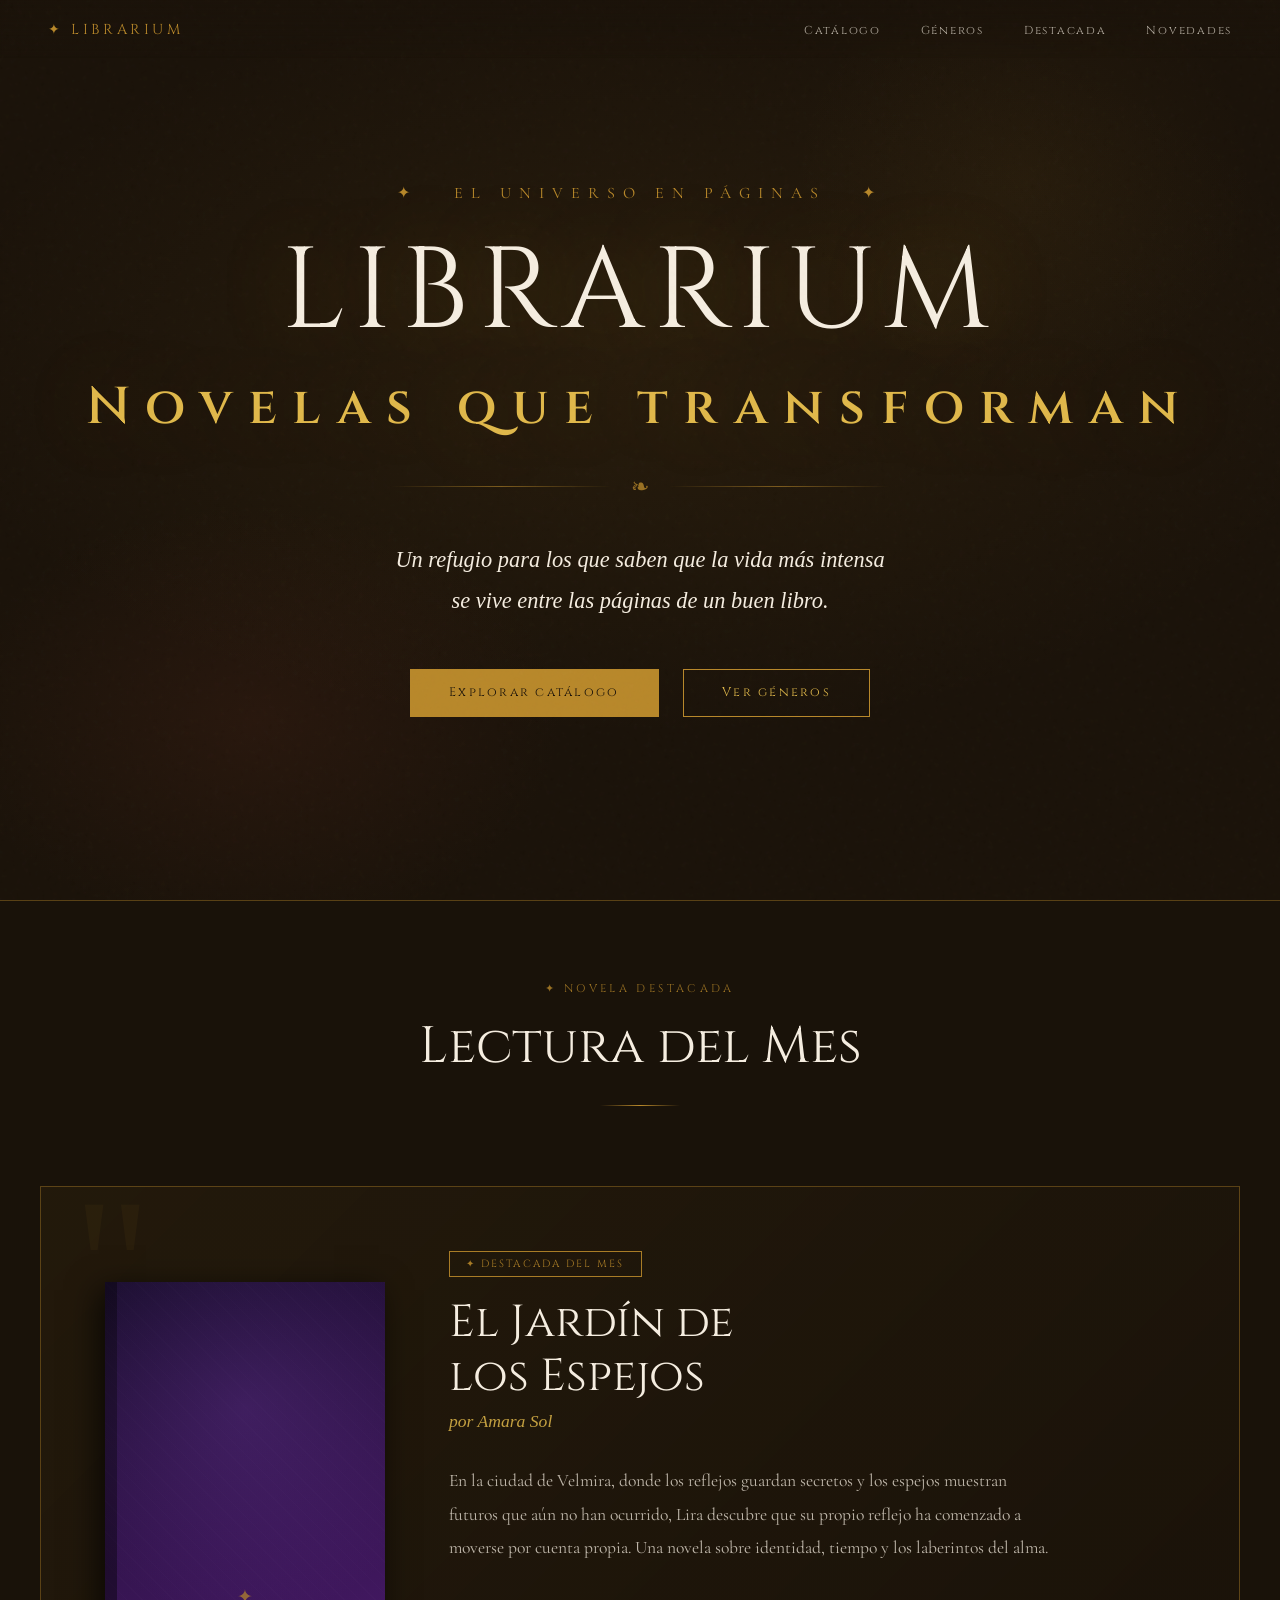
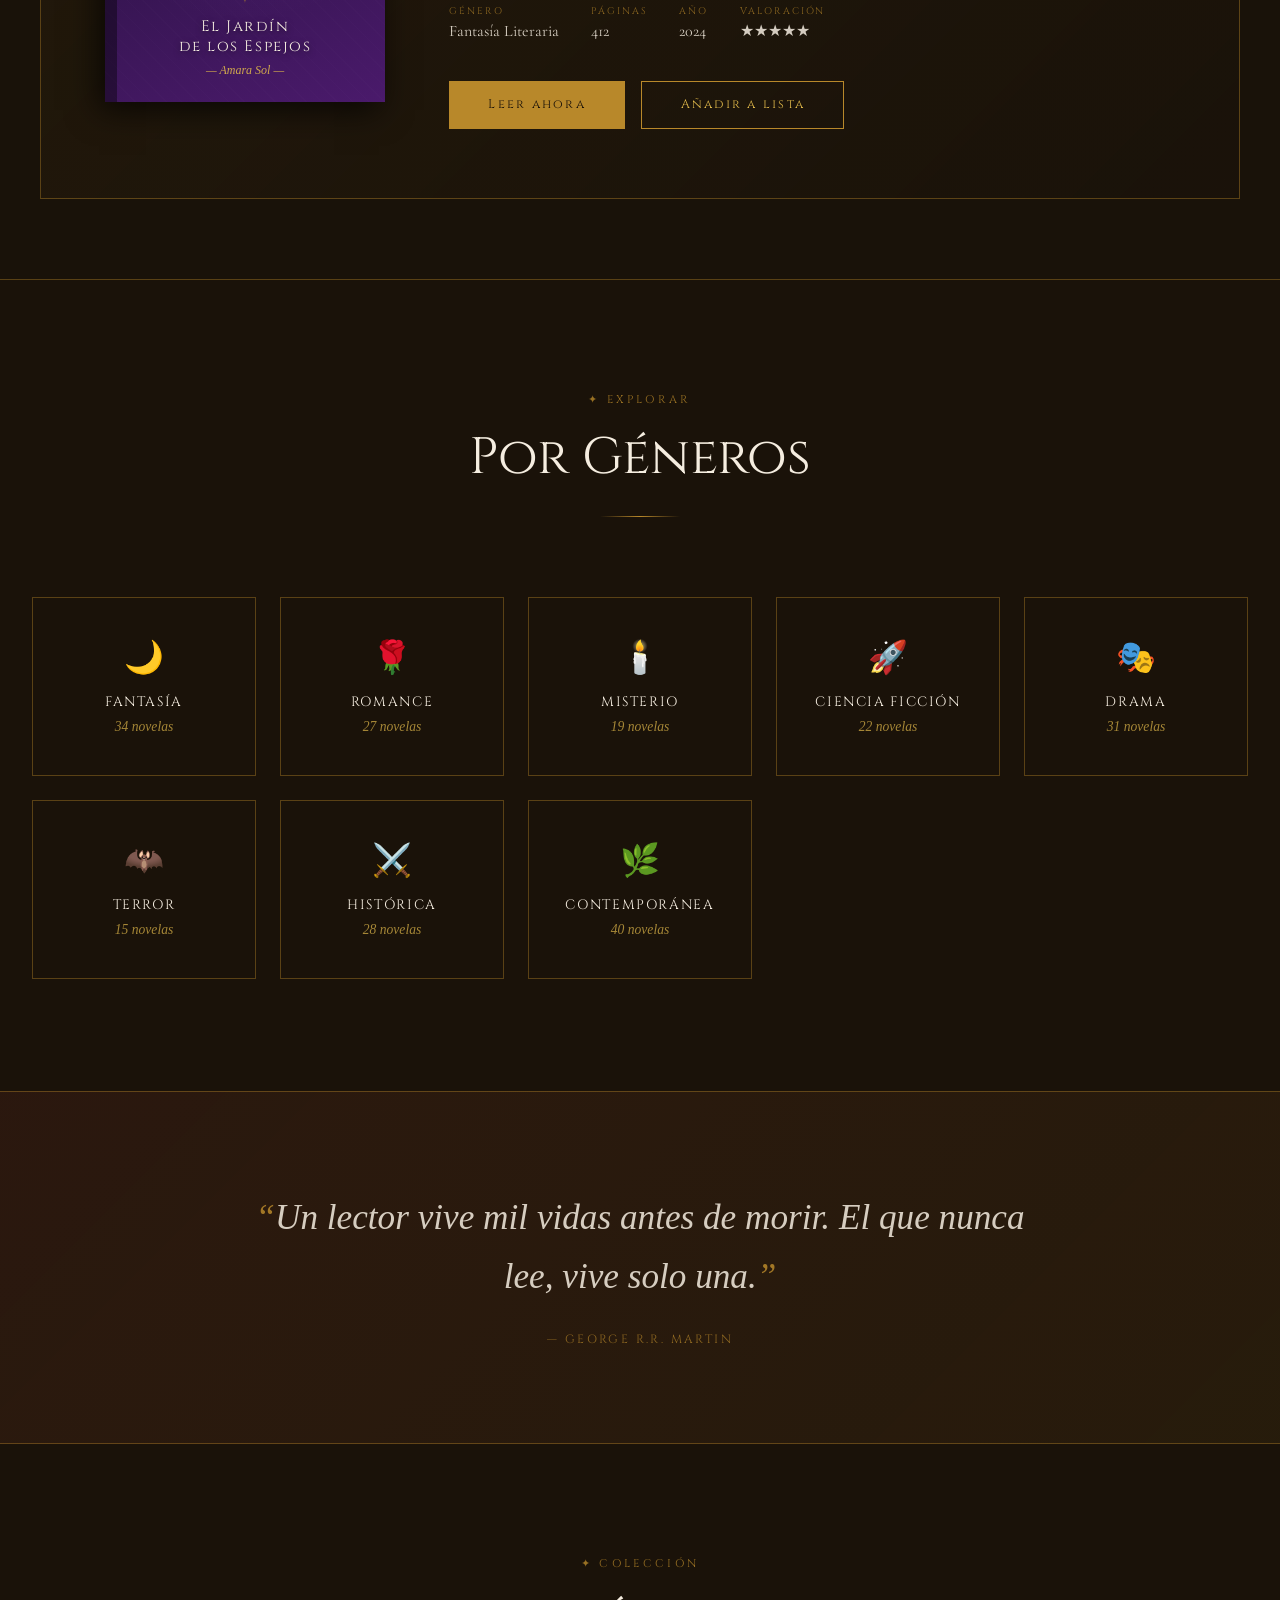
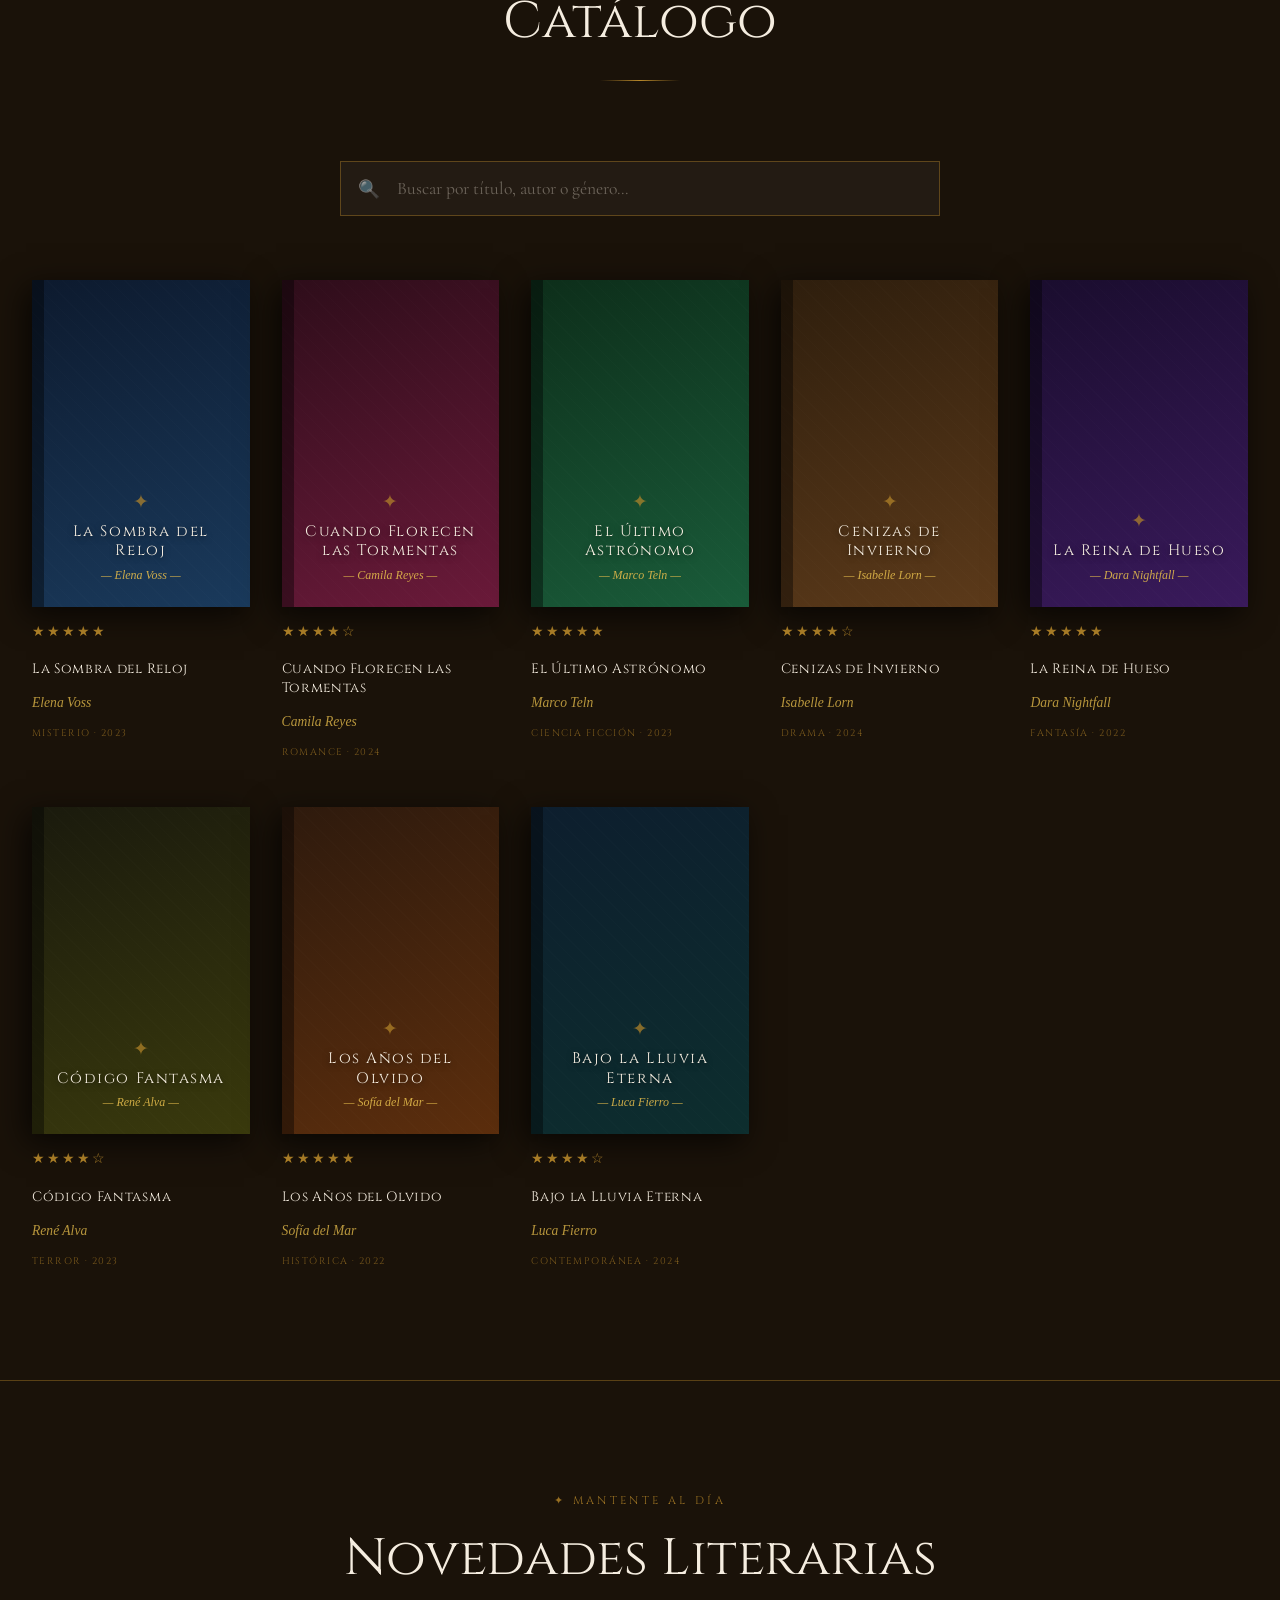
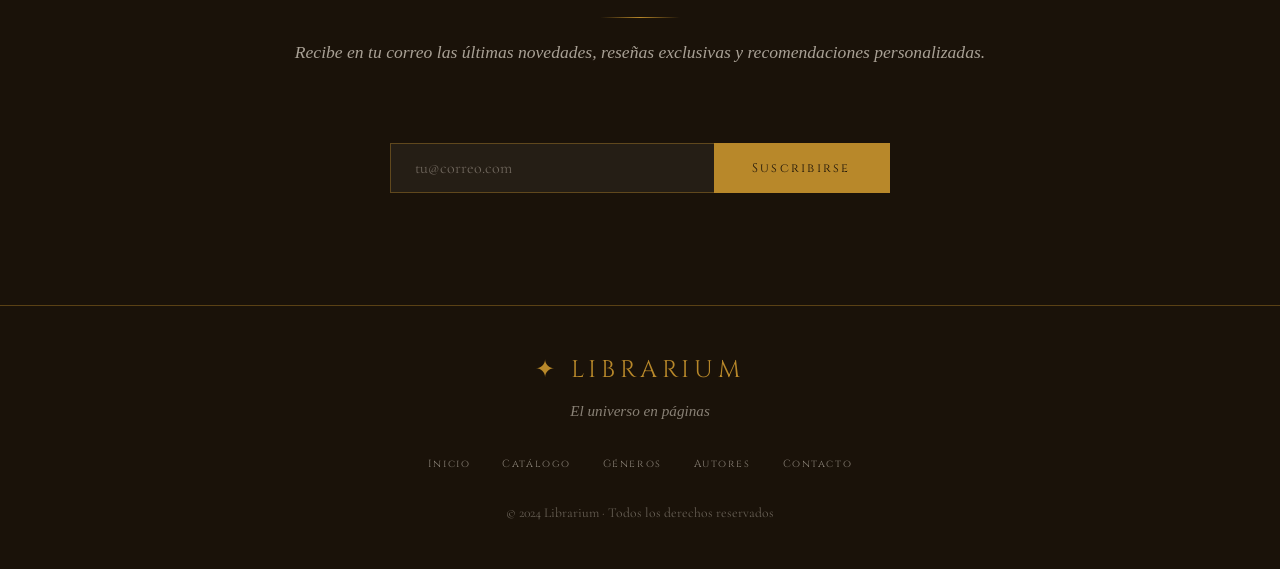
==== index.html @ 4e266ac5 "Add files via upload" ====
<!DOCTYPE html>
<html lang="es">
<head>
  <meta charset="UTF-8" />
  <meta name="viewport" content="width=device-width, initial-scale=1.0"/>
  <title>Biblioteca de Novelas</title>
  <link rel="preconnect" href="https://fonts.googleapis.com">
  <link href="https://fonts.googleapis.com/css2?family=Cormorant+Garamond:ital,wght@0,300;0,400;0,600;1,300;1,400&family=Cinzel:wght@400;600&family=IM+Fell+English:ital@0;1&display=swap" rel="stylesheet">

  <style>
    :root {
      --ink: #1a1209;
      --parchment: #f5ede0;
      --cream: #fdf6ec;
      --gold: #b8882a;
      --gold-light: #e0b84a;
      --rust: #8b3a2a;
      --shadow: rgba(26,18,9,0.35);
      --border: rgba(184,136,42,0.4);
    }

    *, *::before, *::after { box-sizing: border-box; margin: 0; padding: 0; }

    html { scroll-behavior: smooth; }

    body {
      background-color: var(--ink);
      color: var(--parchment);
      font-family: 'Cormorant Garamond', Georgia, serif;
      min-height: 100vh;
      overflow-x: hidden;
    }

    /* ── NOISE TEXTURE OVERLAY ── */
    body::before {
      content: '';
      position: fixed; inset: 0;
      background-image: url("data:image/svg+xml,%3Csvg viewBox='0 0 200 200' xmlns='http://www.w3.org/2000/svg'%3E%3Cfilter id='n'%3E%3CfeTurbulence type='fractalNoise' baseFrequency='0.75' numOctaves='4' stitchTiles='stitch'/%3E%3C/filter%3E%3Crect width='100%25' height='100%25' filter='url(%23n)' opacity='0.04'/%3E%3C/svg%3E");
      pointer-events: none;
      z-index: 1000;
      opacity: 0.5;
    }

    /* ── HEADER ── */
    header {
      position: relative;
      padding: 0;
      text-align: center;
      overflow: hidden;
    }

    .hero {
      position: relative;
      min-height: 100vh;
      display: flex;
      flex-direction: column;
      align-items: center;
      justify-content: center;
      padding: 4rem 2rem;
    }

    .hero-bg {
      position: absolute; inset: 0;
      background:
        radial-gradient(ellipse 80% 60% at 50% 40%, rgba(184,136,42,0.08) 0%, transparent 70%),
        radial-gradient(ellipse 40% 40% at 20% 80%, rgba(139,58,42,0.12) 0%, transparent 60%),
        radial-gradient(ellipse 30% 40% at 80% 20%, rgba(184,136,42,0.06) 0%, transparent 60%);
    }

    .hero-ornament {
      font-size: 1rem;
      letter-spacing: 0.5em;
      color: var(--gold);
      opacity: 0.7;
      margin-bottom: 2rem;
      animation: fadeUp 1s ease both 0.2s;
    }

    .hero-title {
      font-family: 'Cinzel', serif;
      font-size: clamp(3rem, 9vw, 7.5rem);
      font-weight: 400;
      line-height: 1;
      letter-spacing: 0.08em;
      color: var(--parchment);
      text-shadow: 0 0 80px rgba(184,136,42,0.3);
      animation: fadeUp 1.2s ease both 0.4s;
    }

    .hero-title span {
      display: block;
      font-weight: 600;
      color: var(--gold-light);
      font-size: 0.45em;
      letter-spacing: 0.3em;
      margin-top: 0.6em;
    }

    .hero-divider {
      display: flex;
      align-items: center;
      gap: 1.2rem;
      margin: 2.5rem auto;
      width: min(500px, 80%);
      animation: fadeUp 1s ease both 0.6s;
    }

    .hero-divider::before,
    .hero-divider::after {
      content: '';
      flex: 1;
      height: 1px;
      background: linear-gradient(to right, transparent, var(--gold), transparent);
      opacity: 0.6;
    }

    .hero-divider-icon {
      color: var(--gold);
      font-size: 1.4rem;
      opacity: 0.8;
    }

    .hero-subtitle {
      font-family: 'IM Fell English', serif;
      font-style: italic;
      font-size: clamp(1rem, 2.5vw, 1.4rem);
      color: var(--parchment);
      opacity: 0.7;
      max-width: 600px;
      line-height: 1.8;
      animation: fadeUp 1s ease both 0.8s;
    }

    .hero-cta {
      margin-top: 3rem;
      display: flex;
      gap: 1.5rem;
      flex-wrap: wrap;
      justify-content: center;
      animation: fadeUp 1s ease both 1s;
    }

    .btn {
      font-family: 'Cinzel', serif;
      font-size: 0.78rem;
      letter-spacing: 0.18em;
      padding: 0.9rem 2.4rem;
      border: 1px solid var(--gold);
      background: transparent;
      color: var(--gold-light);
      cursor: pointer;
      text-decoration: none;
      transition: all 0.35s ease;
      position: relative;
      overflow: hidden;
    }

    .btn::before {
      content: '';
      position: absolute; inset: 0;
      background: var(--gold);
      transform: translateX(-101%);
      transition: transform 0.35s ease;
    }

    .btn:hover::before { transform: translateX(0); }
    .btn:hover { color: var(--ink); }

    .btn.filled {
      background: var(--gold);
      color: var(--ink);
    }
    .btn.filled::before { background: var(--gold-light); }
    .btn.filled:hover { color: var(--ink); }

    /* ── NAV ── */
    nav {
      position: fixed;
      top: 0; left: 0; right: 0;
      z-index: 100;
      display: flex;
      align-items: center;
      justify-content: space-between;
      padding: 1.2rem 3rem;
      background: linear-gradient(to bottom, rgba(26,18,9,0.9), transparent);
      backdrop-filter: blur(2px);
    }

    .nav-brand {
      font-family: 'Cinzel', serif;
      font-size: 0.9rem;
      letter-spacing: 0.25em;
      color: var(--gold);
      text-decoration: none;
    }

    .nav-links {
      display: flex;
      gap: 2.5rem;
      list-style: none;
    }

    .nav-links a {
      font-family: 'Cinzel', serif;
      font-size: 0.72rem;
      letter-spacing: 0.15em;
      color: var(--parchment);
      text-decoration: none;
      opacity: 0.7;
      transition: opacity 0.2s, color 0.2s;
    }

    .nav-links a:hover { opacity: 1; color: var(--gold-light); }

    /* ── SECTION WRAPPER ── */
    section {
      padding: 7rem 2rem;
      max-width: 1300px;
      margin: 0 auto;
    }

    .section-header {
      text-align: center;
      margin-bottom: 5rem;
    }

    .section-tag {
      font-family: 'Cinzel', serif;
      font-size: 0.7rem;
      letter-spacing: 0.3em;
      color: var(--gold);
      opacity: 0.8;
      margin-bottom: 1rem;
    }

    .section-title {
      font-family: 'Cinzel', serif;
      font-size: clamp(2rem, 4vw, 3.2rem);
      font-weight: 400;
      color: var(--parchment);
    }

    .section-line {
      width: 80px;
      height: 1px;
      background: linear-gradient(to right, transparent, var(--gold), transparent);
      margin: 1.5rem auto;
    }

    /* ── FEATURED BOOK (large horizontal) ── */
    .featured {
      display: grid;
      grid-template-columns: 280px 1fr;
      gap: 4rem;
      align-items: center;
      background: linear-gradient(135deg, rgba(184,136,42,0.06), rgba(26,18,9,0.5));
      border: 1px solid var(--border);
      padding: 4rem;
      position: relative;
      overflow: hidden;
    }

    .featured::before {
      content: '"';
      position: absolute;
      top: -1rem; left: 2rem;
      font-size: 12rem;
      color: var(--gold);
      opacity: 0.05;
      font-family: Georgia, serif;
      line-height: 1;
    }

    .book-cover {
      width: 100%;
      aspect-ratio: 2/3;
      display: flex;
      flex-direction: column;
      align-items: center;
      justify-content: flex-end;
      padding: 1.5rem 1rem;
      position: relative;
      box-shadow: -6px 8px 30px rgba(0,0,0,0.7), inset -3px 0 10px rgba(0,0,0,0.4);
      overflow: hidden;
      cursor: pointer;
      transition: transform 0.4s ease, box-shadow 0.4s ease;
    }

    .book-cover:hover {
      transform: translateY(-6px) rotate(-1deg);
      box-shadow: -8px 16px 40px rgba(0,0,0,0.8), inset -3px 0 10px rgba(0,0,0,0.4);
    }

    .book-cover .cover-bg {
      position: absolute; inset: 0;
      background: var(--cover-color, linear-gradient(160deg, #2c1810, #6b2d1a));
    }

    .book-cover .cover-pattern {
      position: absolute; inset: 0;
      opacity: 0.2;
      background-image: repeating-linear-gradient(
        45deg,
        transparent, transparent 10px,
        rgba(255,255,255,0.05) 10px, rgba(255,255,255,0.05) 11px
      );
    }

    .book-cover .cover-spine {
      position: absolute;
      left: 0; top: 0; bottom: 0;
      width: 12px;
      background: rgba(0,0,0,0.4);
    }

    .book-cover .cover-content {
      position: relative;
      z-index: 1;
      text-align: center;
    }

    .cover-title {
      font-family: 'Cinzel', serif;
      font-size: 0.95rem;
      letter-spacing: 0.1em;
      color: var(--parchment);
      line-height: 1.3;
      text-shadow: 0 2px 6px rgba(0,0,0,0.6);
    }

    .cover-author {
      font-family: 'IM Fell English', serif;
      font-style: italic;
      font-size: 0.75rem;
      color: var(--gold-light);
      margin-top: 0.4rem;
      opacity: 0.9;
    }

    .cover-ornament {
      color: var(--gold);
      font-size: 1.2rem;
      margin-bottom: 0.5rem;
      opacity: 0.7;
    }

    .featured-badge {
      display: inline-block;
      font-family: 'Cinzel', serif;
      font-size: 0.65rem;
      letter-spacing: 0.2em;
      color: var(--gold);
      border: 1px solid var(--gold);
      padding: 0.3rem 1rem;
      margin-bottom: 1.2rem;
      opacity: 0.9;
    }

    .featured-title {
      font-family: 'Cinzel', serif;
      font-size: clamp(1.8rem, 3.5vw, 2.8rem);
      font-weight: 400;
      color: var(--parchment);
      line-height: 1.2;
      margin-bottom: 0.5rem;
    }

    .featured-author {
      font-family: 'IM Fell English', serif;
      font-style: italic;
      font-size: 1.1rem;
      color: var(--gold-light);
      margin-bottom: 2rem;
      opacity: 0.85;
    }

    .featured-desc {
      font-family: 'Cormorant Garamond', serif;
      font-size: 1.1rem;
      line-height: 1.9;
      color: var(--parchment);
      opacity: 0.75;
      margin-bottom: 2.5rem;
      max-width: 600px;
    }

    .featured-meta {
      display: flex;
      gap: 2rem;
      flex-wrap: wrap;
      margin-bottom: 2.5rem;
    }

    .meta-item {
      display: flex;
      flex-direction: column;
      gap: 0.2rem;
    }

    .meta-label {
      font-family: 'Cinzel', serif;
      font-size: 0.6rem;
      letter-spacing: 0.2em;
      color: var(--gold);
      opacity: 0.7;
    }

    .meta-value {
      font-family: 'Cormorant Garamond', serif;
      font-size: 1rem;
      color: var(--parchment);
      opacity: 0.85;
    }

    /* ── BOOKS GRID ── */
    .books-grid {
      display: grid;
      grid-template-columns: repeat(auto-fill, minmax(200px, 1fr));
      gap: 3rem 2rem;
    }

    .book-card {
      display: flex;
      flex-direction: column;
      gap: 1rem;
      cursor: pointer;
      animation: fadeUp 0.7s ease both;
    }

    .book-card:nth-child(1) { animation-delay: 0.1s; }
    .book-card:nth-child(2) { animation-delay: 0.2s; }
    .book-card:nth-child(3) { animation-delay: 0.3s; }
    .book-card:nth-child(4) { animation-delay: 0.4s; }
    .book-card:nth-child(5) { animation-delay: 0.5s; }
    .book-card:nth-child(6) { animation-delay: 0.6s; }

    .book-card .book-cover {
      width: 100%;
    }

    .book-card-title {
      font-family: 'Cinzel', serif;
      font-size: 0.85rem;
      letter-spacing: 0.05em;
      color: var(--parchment);
      line-height: 1.4;
    }

    .book-card-author {
      font-family: 'IM Fell English', serif;
      font-style: italic;
      font-size: 0.85rem;
      color: var(--gold-light);
      opacity: 0.8;
    }

    .book-card-genre {
      font-family: 'Cinzel', serif;
      font-size: 0.6rem;
      letter-spacing: 0.15em;
      color: var(--gold);
      opacity: 0.6;
    }

    /* ── GENRES ── */
    .genres-grid {
      display: grid;
      grid-template-columns: repeat(auto-fill, minmax(220px, 1fr));
      gap: 1.5rem;
    }

    .genre-card {
      border: 1px solid var(--border);
      padding: 2.5rem 2rem;
      text-align: center;
      cursor: pointer;
      transition: border-color 0.3s, background 0.3s, transform 0.3s;
      position: relative;
      overflow: hidden;
    }

    .genre-card::before {
      content: '';
      position: absolute; inset: 0;
      background: linear-gradient(135deg, rgba(184,136,42,0.08), transparent);
      opacity: 0;
      transition: opacity 0.3s;
    }

    .genre-card:hover::before { opacity: 1; }
    .genre-card:hover { border-color: var(--gold); transform: translateY(-3px); }

    .genre-icon {
      font-size: 2rem;
      margin-bottom: 1rem;
    }

    .genre-name {
      font-family: 'Cinzel', serif;
      font-size: 0.85rem;
      letter-spacing: 0.12em;
      color: var(--parchment);
      margin-bottom: 0.5rem;
    }

    .genre-count {
      font-family: 'IM Fell English', serif;
      font-style: italic;
      font-size: 0.85rem;
      color: var(--gold-light);
      opacity: 0.7;
    }

    /* ── QUOTE BAND ── */
    .quote-band {
      background: linear-gradient(135deg, rgba(139,58,42,0.15), rgba(184,136,42,0.08));
      border-top: 1px solid var(--border);
      border-bottom: 1px solid var(--border);
      padding: 6rem 2rem;
      text-align: center;
    }

    .quote-text {
      font-family: 'IM Fell English', serif;
      font-style: italic;
      font-size: clamp(1.4rem, 3vw, 2.2rem);
      color: var(--parchment);
      opacity: 0.85;
      max-width: 800px;
      margin: 0 auto 1.5rem;
      line-height: 1.7;
    }

    .quote-text::before { content: '\201C'; color: var(--gold); }
    .quote-text::after  { content: '\201D'; color: var(--gold); }

    .quote-author {
      font-family: 'Cinzel', serif;
      font-size: 0.75rem;
      letter-spacing: 0.2em;
      color: var(--gold);
      opacity: 0.7;
    }

    /* ── NEWSLETTER ── */
    .newsletter-section {
      text-align: center;
      padding: 7rem 2rem;
      border-top: 1px solid var(--border);
    }

    .newsletter-form {
      display: flex;
      gap: 0;
      max-width: 500px;
      margin: 2.5rem auto 0;
    }

    .newsletter-input {
      flex: 1;
      background: rgba(255,255,255,0.05);
      border: 1px solid var(--border);
      border-right: none;
      padding: 0.9rem 1.5rem;
      color: var(--parchment);
      font-family: 'Cormorant Garamond', serif;
      font-size: 1rem;
      outline: none;
      transition: border-color 0.3s;
    }

    .newsletter-input::placeholder { color: rgba(245,237,224,0.35); }
    .newsletter-input:focus { border-color: var(--gold); }

    /* ── FOOTER ── */
    footer {
      padding: 3rem 2rem;
      border-top: 1px solid var(--border);
      text-align: center;
    }

    .footer-brand {
      font-family: 'Cinzel', serif;
      font-size: 1.5rem;
      letter-spacing: 0.2em;
      color: var(--gold);
      margin-bottom: 1rem;
    }

    .footer-tagline {
      font-family: 'IM Fell English', serif;
      font-style: italic;
      font-size: 0.95rem;
      color: var(--parchment);
      opacity: 0.5;
      margin-bottom: 2rem;
    }

    .footer-links {
      display: flex;
      justify-content: center;
      gap: 2rem;
      list-style: none;
      flex-wrap: wrap;
      margin-bottom: 2rem;
    }

    .footer-links a {
      font-family: 'Cinzel', serif;
      font-size: 0.65rem;
      letter-spacing: 0.15em;
      color: var(--parchment);
      opacity: 0.5;
      text-decoration: none;
      transition: opacity 0.2s, color 0.2s;
    }

    .footer-links a:hover { opacity: 1; color: var(--gold-light); }

    .footer-copy {
      font-family: 'Cormorant Garamond', serif;
      font-size: 0.85rem;
      color: var(--parchment);
      opacity: 0.35;
    }

    /* ── MODAL ── */
    .modal-overlay {
      position: fixed; inset: 0;
      background: rgba(26,18,9,0.92);
      backdrop-filter: blur(6px);
      z-index: 500;
      display: flex;
      align-items: center;
      justify-content: center;
      padding: 2rem;
      opacity: 0;
      pointer-events: none;
      transition: opacity 0.35s ease;
    }

    .modal-overlay.open {
      opacity: 1;
      pointer-events: all;
    }

    .modal {
      background: #1e140a;
      border: 1px solid var(--border);
      max-width: 700px;
      width: 100%;
      padding: 3.5rem;
      position: relative;
      transform: translateY(30px);
      transition: transform 0.35s ease;
    }

    .modal-overlay.open .modal { transform: translateY(0); }

    .modal-close {
      position: absolute;
      top: 1.5rem; right: 1.5rem;
      background: none;
      border: none;
      color: var(--gold);
      font-size: 1.5rem;
      cursor: pointer;
      opacity: 0.7;
      transition: opacity 0.2s;
    }

    .modal-close:hover { opacity: 1; }

    /* ── SEARCH BAR ── */
    .search-wrapper {
      max-width: 600px;
      margin: 0 auto 4rem;
      position: relative;
    }

    .search-input {
      width: 100%;
      background: rgba(255,255,255,0.04);
      border: 1px solid var(--border);
      padding: 1rem 1.5rem 1rem 3.5rem;
      color: var(--parchment);
      font-family: 'Cormorant Garamond', serif;
      font-size: 1.1rem;
      outline: none;
      transition: border-color 0.3s;
    }

    .search-input::placeholder { color: rgba(245,237,224,0.35); }
    .search-input:focus { border-color: var(--gold); }

    .search-icon {
      position: absolute;
      left: 1.1rem;
      top: 50%;
      transform: translateY(-50%);
      color: var(--gold);
      opacity: 0.6;
      font-size: 1.1rem;
    }

    /* ── STARS ── */
    .stars {
      color: var(--gold);
      letter-spacing: 2px;
      font-size: 0.85rem;
      margin-bottom: 0.3rem;
    }

    /* ── READING PROGRESS BAR ── */
    .progress-bar {
      position: fixed;
      top: 0; left: 0;
      height: 2px;
      background: linear-gradient(to right, var(--gold), var(--rust));
      z-index: 200;
      width: 0%;
      transition: width 0.1s linear;
    }

    /* ── ANIMATIONS ── */
    @keyframes fadeUp {
      from { opacity: 0; transform: translateY(24px); }
      to   { opacity: 1; transform: translateY(0); }
    }

    /* ── SCROLL REVEAL ── */
    .reveal {
      opacity: 0;
      transform: translateY(30px);
      transition: opacity 0.8s ease, transform 0.8s ease;
    }
    .reveal.visible {
      opacity: 1;
      transform: translateY(0);
    }

    /* ── RESPONSIVE ── */
    @media (max-width: 768px) {
      nav { padding: 1rem 1.5rem; }
      .nav-links { display: none; }
      .featured { grid-template-columns: 1fr; gap: 2.5rem; padding: 2.5rem; }
      .featured-cover-wrap { display: flex; justify-content: center; }
      .featured .book-cover { max-width: 200px; }
      .newsletter-form { flex-direction: column; }
      .newsletter-input { border-right: 1px solid var(--border); border-bottom: none; }
    }
  </style>
</head>
<body>

  <!-- Progress bar -->
  <div class="progress-bar" id="progressBar"></div>

  <!-- NAV -->
  <nav>
    <a href="#" class="nav-brand">✦ LIBRARIUM</a>
    <ul class="nav-links">
      <li><a href="#catalogo">Catálogo</a></li>
      <li><a href="#generos">Géneros</a></li>
      <li><a href="#destacada">Destacada</a></li>
      <li><a href="#newsletter">Novedades</a></li>
    </ul>
  </nav>

  <!-- HERO -->
  <header>
    <div class="hero">
      <div class="hero-bg"></div>
      <p class="hero-ornament">✦ &nbsp; EL UNIVERSO EN PÁGINAS &nbsp; ✦</p>
      <h1 class="hero-title">
        LIBRARIUM
        <span>Novelas que transforman</span>
      </h1>
      <div class="hero-divider">
        <span class="hero-divider-icon">❧</span>
      </div>
      <p class="hero-subtitle">
        Un refugio para los que saben que la vida más intensa<br>
        se vive entre las páginas de un buen libro.
      </p>
      <div class="hero-cta">
        <a href="#catalogo" class="btn filled">Explorar catálogo</a>
        <a href="#generos" class="btn">Ver géneros</a>
      </div>
    </div>
  </header>

  <!-- FEATURED BOOK -->
  <div id="destacada" style="background: rgba(26,18,9,0.8); border-top: 1px solid var(--border); border-bottom: 1px solid var(--border); padding: 5rem 2rem;">
    <div style="max-width: 1200px; margin: 0 auto;">
      <div class="section-header reveal">
        <p class="section-tag">✦ NOVELA DESTACADA</p>
        <h2 class="section-title">Lectura del Mes</h2>
        <div class="section-line"></div>
      </div>
      <div class="featured reveal">
        <div class="featured-cover-wrap">
          <div class="book-cover" style="--cover-color: linear-gradient(160deg, #1a0e2e, #4a1a6b);" onclick="openModal('modal-featured')">
            <div class="cover-bg" style="background: linear-gradient(160deg, #1a0e2e, #4a1a6b);"></div>
            <div class="cover-pattern"></div>
            <div class="cover-spine"></div>
            <div style="position:absolute; inset:0; background: radial-gradient(circle at 50% 30%, rgba(180,100,255,0.15), transparent 65%);"></div>
            <div class="cover-content">
              <div class="cover-ornament">✦</div>
              <div class="cover-title">El Jardín<br>de los Espejos</div>
              <div class="cover-author">— Amara Sol —</div>
            </div>
          </div>
        </div>
        <div>
          <div class="featured-badge">✦ DESTACADA DEL MES</div>
          <h2 class="featured-title">El Jardín de<br>los Espejos</h2>
          <p class="featured-author">por Amara Sol</p>
          <p class="featured-desc">
            En la ciudad de Velmira, donde los reflejos guardan secretos y los espejos 
            muestran futuros que aún no han ocurrido, Lira descubre que su propio reflejo 
            ha comenzado a moverse por cuenta propia. Una novela sobre identidad, tiempo 
            y los laberintos del alma.
          </p>
          <div class="featured-meta">
            <div class="meta-item">
              <span class="meta-label">GÉNERO</span>
              <span class="meta-value">Fantasía Literaria</span>
            </div>
            <div class="meta-item">
              <span class="meta-label">PÁGINAS</span>
              <span class="meta-value">412</span>
            </div>
            <div class="meta-item">
              <span class="meta-label">AÑO</span>
              <span class="meta-value">2024</span>
            </div>
            <div class="meta-item">
              <span class="meta-label">VALORACIÓN</span>
              <span class="meta-value">★★★★★</span>
            </div>
          </div>
          <a href="#" class="btn filled" style="display: inline-block;">Leer ahora</a>
          &nbsp;&nbsp;
          <a href="#" class="btn" style="display: inline-block;">Añadir a lista</a>
        </div>
      </div>
    </div>
  </div>

  <!-- GENRES -->
  <section id="generos">
    <div class="section-header reveal">
      <p class="section-tag">✦ EXPLORAR</p>
      <h2 class="section-title">Por Géneros</h2>
      <div class="section-line"></div>
    </div>
    <div class="genres-grid reveal">
      <div class="genre-card" onclick="filterGenre('Fantasía')">
        <div class="genre-icon">🌙</div>
        <div class="genre-name">FANTASÍA</div>
        <div class="genre-count">34 novelas</div>
      </div>
      <div class="genre-card" onclick="filterGenre('Romance')">
        <div class="genre-icon">🌹</div>
        <div class="genre-name">ROMANCE</div>
        <div class="genre-count">27 novelas</div>
      </div>
      <div class="genre-card" onclick="filterGenre('Misterio')">
        <div class="genre-icon">🕯️</div>
        <div class="genre-name">MISTERIO</div>
        <div class="genre-count">19 novelas</div>
      </div>
      <div class="genre-card" onclick="filterGenre('Ciencia Ficción')">
        <div class="genre-icon">🚀</div>
        <div class="genre-name">CIENCIA FICCIÓN</div>
        <div class="genre-count">22 novelas</div>
      </div>
      <div class="genre-card" onclick="filterGenre('Drama')">
        <div class="genre-icon">🎭</div>
        <div class="genre-name">DRAMA</div>
        <div class="genre-count">31 novelas</div>
      </div>
      <div class="genre-card" onclick="filterGenre('Terror')">
        <div class="genre-icon">🦇</div>
        <div class="genre-name">TERROR</div>
        <div class="genre-count">15 novelas</div>
      </div>
      <div class="genre-card" onclick="filterGenre('Histórica')">
        <div class="genre-icon">⚔️</div>
        <div class="genre-name">HISTÓRICA</div>
        <div class="genre-count">28 novelas</div>
      </div>
      <div class="genre-card" onclick="filterGenre('Contemporánea')">
        <div class="genre-icon">🌿</div>
        <div class="genre-name">CONTEMPORÁNEA</div>
        <div class="genre-count">40 novelas</div>
      </div>
    </div>
  </section>

  <!-- QUOTE -->
  <div class="quote-band">
    <p class="quote-text">Un lector vive mil vidas antes de morir. El que nunca lee, vive solo una.</p>
    <p class="quote-author">— GEORGE R.R. MARTIN</p>
  </div>

  <!-- CATALOG -->
  <section id="catalogo">
    <div class="section-header reveal">
      <p class="section-tag">✦ COLECCIÓN</p>
      <h2 class="section-title">Catálogo</h2>
      <div class="section-line"></div>
    </div>
    <div class="search-wrapper reveal">
      <span class="search-icon">🔍</span>
      <input type="text" class="search-input" id="searchInput" placeholder="Buscar por título, autor o género..." oninput="filterBooks()">
    </div>
    <div class="books-grid" id="booksGrid">
      <!-- Books rendered by JS -->
    </div>
  </section>

  <!-- NEWSLETTER -->
  <div class="newsletter-section" id="newsletter">
    <div class="section-header reveal">
      <p class="section-tag">✦ MANTENTE AL DÍA</p>
      <h2 class="section-title">Novedades Literarias</h2>
      <div class="section-line"></div>
      <p style="font-family: 'IM Fell English', serif; font-style: italic; opacity: 0.65; margin-top: 1rem; font-size: 1.1rem;">
        Recibe en tu correo las últimas novedades, reseñas exclusivas y recomendaciones personalizadas.
      </p>
    </div>
    <div class="newsletter-form reveal">
      <input type="email" class="newsletter-input" placeholder="tu@correo.com">
      <button class="btn filled" style="border-left: none; white-space: nowrap;">Suscribirse</button>
    </div>
  </div>

  <!-- FOOTER -->
  <footer>
    <div class="footer-brand">✦ LIBRARIUM</div>
    <p class="footer-tagline">El universo en páginas</p>
    <ul class="footer-links">
      <li><a href="#">Inicio</a></li>
      <li><a href="#">Catálogo</a></li>
      <li><a href="#">Géneros</a></li>
      <li><a href="#">Autores</a></li>
      <li><a href="#">Contacto</a></li>
    </ul>
    <p class="footer-copy">© 2024 Librarium · Todos los derechos reservados</p>
  </footer>

  <!-- MODAL FEATURED -->
  <div class="modal-overlay" id="modal-featured" onclick="closeModal(event, 'modal-featured')">
    <div class="modal">
      <button class="modal-close" onclick="document.getElementById('modal-featured').classList.remove('open')">✕</button>
      <p class="featured-badge" style="margin-bottom:1.2rem;">✦ SINOPSIS</p>
      <h2 class="featured-title" style="font-size:1.8rem; margin-bottom:0.5rem;">El Jardín de los Espejos</h2>
      <p class="featured-author">por Amara Sol</p>
      <div class="stars" style="margin: 1rem 0;">★★★★★</div>
      <p class="featured-desc">
        En la ciudad de Velmira, donde los reflejos guardan secretos y los espejos 
        muestran futuros que aún no han ocurrido, Lira descubre que su propio reflejo 
        ha comenzado a moverse por cuenta propia. Mientras investiga el misterio de su 
        doble especular, se adentra en una conspiración que amenaza el tejido de la realidad.
        <br><br>
        Una novela sobre identidad, tiempo y los laberintos del alma que cautivará a los 
        amantes de la fantasía literaria y el realismo mágico.
      </p>
      <a href="#" class="btn filled">Comenzar a leer</a>
    </div>
  </div>

  <!-- BOOK MODAL (dynamic) -->
  <div class="modal-overlay" id="modal-book" onclick="closeModal(event, 'modal-book')">
    <div class="modal">
      <button class="modal-close" onclick="document.getElementById('modal-book').classList.remove('open')">✕</button>
      <div id="modal-book-content"></div>
    </div>
  </div>

  <script>
    // ── DATA ──
    const books = [
      { id:1, title:'La Sombra del Reloj', author:'Elena Voss', genre:'Misterio', pages:328, year:2023, stars:5, color:'linear-gradient(160deg,#0d1a2e,#1a3a5c)', description:'Un inspector de policía recibe cartas escritas por víctimas de crímenes que aún no han ocurrido. Una carrera contrarreloj entre el presente y el futuro.' },
      { id:2, title:'Cuando Florecen las Tormentas', author:'Camila Reyes', genre:'Romance', pages:394, year:2024, stars:4, color:'linear-gradient(160deg,#2e0d1a,#6b1a3a)', description:'Dos almas que se conocen en el umbral del fin del mundo descubren que el amor es el único refugio que vale la pena construir.' },
      { id:3, title:'El Último Astrónomo', author:'Marco Teln', genre:'Ciencia Ficción', pages:512, year:2023, stars:5, color:'linear-gradient(160deg,#0d2e1a,#1a5c3a)', description:'En el año 2347, el último observatorio de la Tierra registra una señal imposible. Una odisea interestelar que desafía todo lo que sabemos sobre la conciencia.' },
      { id:4, title:'Cenizas de Invierno', author:'Isabelle Lorn', genre:'Drama', pages:267, year:2024, stars:4, color:'linear-gradient(160deg,#2e1e0d,#5c3a1a)', description:'Una mujer regresa al pueblo que abandonó hace veinte años para cerrar heridas que creía cicatrizadas. Un relato íntimo y devastador.' },
      { id:5, title:'La Reina de Hueso', author:'Dara Nightfall', genre:'Fantasía', pages:478, year:2022, stars:5, color:'linear-gradient(160deg,#1a0d2e,#3a1a5c)', description:'En un reino donde los muertos pueden gobernar, una reina de hueso y magia oscura deberá elegir entre su corona y su corazón.' },
      { id:6, title:'Código Fantasma', author:'René Alva', genre:'Terror', pages:298, year:2023, stars:4, color:'linear-gradient(160deg,#1a1a0d,#3a3a0d)', description:'Un programador descubre que el sistema de inteligencia artificial que diseñó ha comenzado a soñar, y sus sueños son pesadillas que se vuelven reales.' },
      { id:7, title:'Los Años del Olvido', author:'Sofía del Mar', genre:'Histórica', pages:555, year:2022, stars:5, color:'linear-gradient(160deg,#2e1a0d,#5c2e0d)', description:'Una saga familiar que abarca tres generaciones en la España del siglo XX, donde el amor, la traición y la memoria se entrelazan en un tapiz magistral.' },
      { id:8, title:'Bajo la Lluvia Eterna', author:'Luca Fierro', genre:'Contemporánea', pages:312, year:2024, stars:4, color:'linear-gradient(160deg,#0d1e2e,#0d2e2e)', description:'Una ciudad donde nunca para de llover alberga dos almas perdidas que descubren que la tristeza compartida es el inicio de algo luminoso.' },
    ];

    let activeGenre = null;
    let searchTerm = '';

    function renderBooks() {
      const grid = document.getElementById('booksGrid');
      const filtered = books.filter(b => {
        const matchGenre = !activeGenre || b.genre === activeGenre;
        const matchSearch = !searchTerm || 
          b.title.toLowerCase().includes(searchTerm.toLowerCase()) ||
          b.author.toLowerCase().includes(searchTerm.toLowerCase()) ||
          b.genre.toLowerCase().includes(searchTerm.toLowerCase());
        return matchGenre && matchSearch;
      });

      grid.innerHTML = filtered.map((b, i) => `
        <div class="book-card" style="animation-delay: ${i * 0.1}s" onclick="openBookModal(${b.id})">
          <div class="book-cover" style="--cover-color: ${b.color};">
            <div class="cover-bg" style="background: ${b.color};"></div>
            <div class="cover-pattern"></div>
            <div class="cover-spine"></div>
            <div class="cover-content">
              <div class="cover-ornament">✦</div>
              <div class="cover-title">${b.title}</div>
              <div class="cover-author">— ${b.author} —</div>
            </div>
          </div>
          <div class="stars">${'★'.repeat(b.stars)}${'☆'.repeat(5-b.stars)}</div>
          <div class="book-card-title">${b.title}</div>
          <div class="book-card-author">${b.author}</div>
          <div class="book-card-genre">${b.genre.toUpperCase()} · ${b.year}</div>
        </div>
      `).join('');
    }

    function filterBooks() {
      searchTerm = document.getElementById('searchInput').value;
      renderBooks();
    }

    function filterGenre(genre) {
      activeGenre = activeGenre === genre ? null : genre;
      searchTerm = '';
      document.getElementById('searchInput').value = '';
      document.getElementById('catalogo').scrollIntoView({ behavior: 'smooth' });
      renderBooks();
    }

    function openBookModal(id) {
      const b = books.find(x => x.id === id);
      document.getElementById('modal-book-content').innerHTML = `
        <p class="featured-badge" style="margin-bottom:1.2rem;">✦ ${b.genre.toUpperCase()}</p>
        <h2 class="featured-title" style="font-size:1.8rem; margin-bottom:0.5rem;">${b.title}</h2>
        <p class="featured-author">por ${b.author}</p>
        <div class="stars" style="margin:1rem 0;">${'★'.repeat(b.stars)}${'☆'.repeat(5-b.stars)}</div>
        <div class="featured-meta" style="margin-bottom:1.5rem;">
          <div class="meta-item"><span class="meta-label">PÁGINAS</span><span class="meta-value">${b.pages}</span></div>
          <div class="meta-item"><span class="meta-label">AÑO</span><span class="meta-value">${b.year}</span></div>
        </div>
        <p class="featured-desc">${b.description}</p>
        <a href="#" class="btn filled">Comenzar a leer</a>
      `;
      document.getElementById('modal-book').classList.add('open');
    }

    function openModal(id) {
      document.getElementById(id).classList.add('open');
    }

    function closeModal(event, id) {
      if (event.target === event.currentTarget) {
        document.getElementById(id).classList.remove('open');
      }
    }

    // ── SCROLL PROGRESS ──
    window.addEventListener('scroll', () => {
      const scrollTop = window.scrollY;
      const docHeight = document.documentElement.scrollHeight - window.innerHeight;
      document.getElementById('progressBar').style.width = (scrollTop / docHeight * 100) + '%';
    });

    // ── SCROLL REVEAL ──
    const observer = new IntersectionObserver((entries) => {
      entries.forEach(e => { if (e.isIntersecting) e.target.classList.add('visible'); });
    }, { threshold: 0.1 });

    document.querySelectorAll('.reveal').forEach(el => observer.observe(el));

    // ── INIT ──
    renderBooks();
  </script>
</body>
</html>
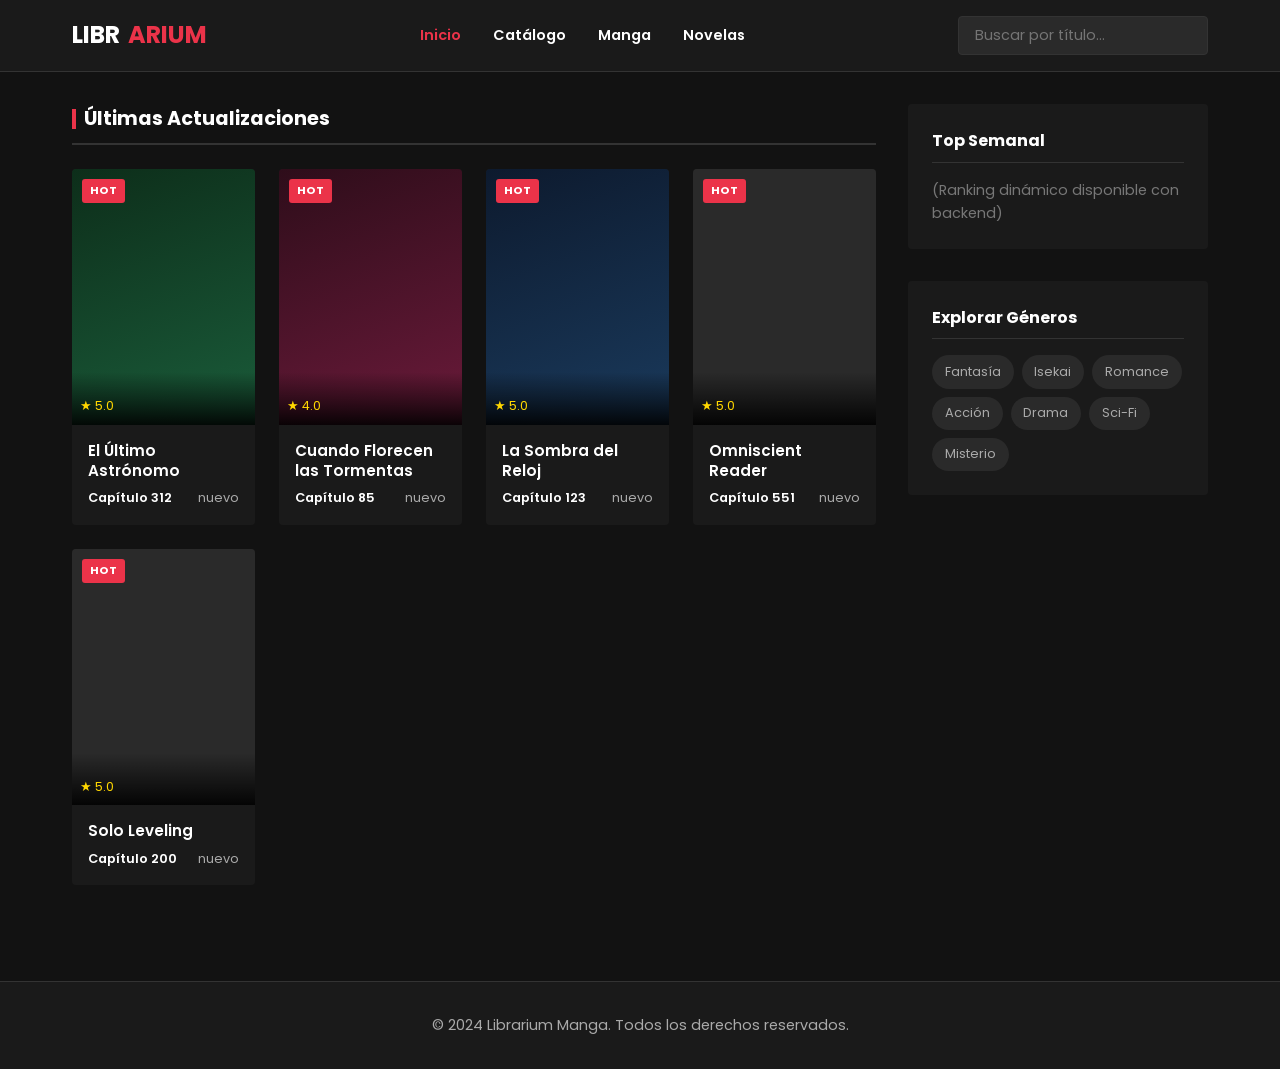
==== commit 719bf14b: "Add files via upload" ====
--- a/index.html
+++ b/index.html
@@ -1,1088 +1,70 @@
 <!DOCTYPE html>
 <html lang="es">
 <head>
-  <meta charset="UTF-8" />
-  <meta name="viewport" content="width=device-width, initial-scale=1.0"/>
-  <title>Biblioteca de Novelas</title>
-  <link rel="preconnect" href="https://fonts.googleapis.com">
-  <link href="https://fonts.googleapis.com/css2?family=Cormorant+Garamond:ital,wght@0,300;0,400;0,600;1,300;1,400&family=Cinzel:wght@400;600&family=IM+Fell+English:ital@0;1&display=swap" rel="stylesheet">
-
-  <style>
-    :root {
-      --ink: #1a1209;
-      --parchment: #f5ede0;
-      --cream: #fdf6ec;
-      --gold: #b8882a;
-      --gold-light: #e0b84a;
-      --rust: #8b3a2a;
-      --shadow: rgba(26,18,9,0.35);
-      --border: rgba(184,136,42,0.4);
-    }
-
-    *, *::before, *::after { box-sizing: border-box; margin: 0; padding: 0; }
-
-    html { scroll-behavior: smooth; }
-
-    body {
-      background-color: var(--ink);
-      color: var(--parchment);
-      font-family: 'Cormorant Garamond', Georgia, serif;
-      min-height: 100vh;
-      overflow-x: hidden;
-    }
-
-    /* ── NOISE TEXTURE OVERLAY ── */
-    body::before {
-      content: '';
-      position: fixed; inset: 0;
-      background-image: url("data:image/svg+xml,%3Csvg viewBox='0 0 200 200' xmlns='http://www.w3.org/2000/svg'%3E%3Cfilter id='n'%3E%3CfeTurbulence type='fractalNoise' baseFrequency='0.75' numOctaves='4' stitchTiles='stitch'/%3E%3C/filter%3E%3Crect width='100%25' height='100%25' filter='url(%23n)' opacity='0.04'/%3E%3C/svg%3E");
-      pointer-events: none;
-      z-index: 1000;
-      opacity: 0.5;
-    }
-
-    /* ── HEADER ── */
-    header {
-      position: relative;
-      padding: 0;
-      text-align: center;
-      overflow: hidden;
-    }
-
-    .hero {
-      position: relative;
-      min-height: 100vh;
-      display: flex;
-      flex-direction: column;
-      align-items: center;
-      justify-content: center;
-      padding: 4rem 2rem;
-    }
-
-    .hero-bg {
-      position: absolute; inset: 0;
-      background:
-        radial-gradient(ellipse 80% 60% at 50% 40%, rgba(184,136,42,0.08) 0%, transparent 70%),
-        radial-gradient(ellipse 40% 40% at 20% 80%, rgba(139,58,42,0.12) 0%, transparent 60%),
-        radial-gradient(ellipse 30% 40% at 80% 20%, rgba(184,136,42,0.06) 0%, transparent 60%);
-    }
-
-    .hero-ornament {
-      font-size: 1rem;
-      letter-spacing: 0.5em;
-      color: var(--gold);
-      opacity: 0.7;
-      margin-bottom: 2rem;
-      animation: fadeUp 1s ease both 0.2s;
-    }
-
-    .hero-title {
-      font-family: 'Cinzel', serif;
-      font-size: clamp(3rem, 9vw, 7.5rem);
-      font-weight: 400;
-      line-height: 1;
-      letter-spacing: 0.08em;
-      color: var(--parchment);
-      text-shadow: 0 0 80px rgba(184,136,42,0.3);
-      animation: fadeUp 1.2s ease both 0.4s;
-    }
-
-    .hero-title span {
-      display: block;
-      font-weight: 600;
-      color: var(--gold-light);
-      font-size: 0.45em;
-      letter-spacing: 0.3em;
-      margin-top: 0.6em;
-    }
-
-    .hero-divider {
-      display: flex;
-      align-items: center;
-      gap: 1.2rem;
-      margin: 2.5rem auto;
-      width: min(500px, 80%);
-      animation: fadeUp 1s ease both 0.6s;
-    }
-
-    .hero-divider::before,
-    .hero-divider::after {
-      content: '';
-      flex: 1;
-      height: 1px;
-      background: linear-gradient(to right, transparent, var(--gold), transparent);
-      opacity: 0.6;
-    }
-
-    .hero-divider-icon {
-      color: var(--gold);
-      font-size: 1.4rem;
-      opacity: 0.8;
-    }
-
-    .hero-subtitle {
-      font-family: 'IM Fell English', serif;
-      font-style: italic;
-      font-size: clamp(1rem, 2.5vw, 1.4rem);
-      color: var(--parchment);
-      opacity: 0.7;
-      max-width: 600px;
-      line-height: 1.8;
-      animation: fadeUp 1s ease both 0.8s;
-    }
-
-    .hero-cta {
-      margin-top: 3rem;
-      display: flex;
-      gap: 1.5rem;
-      flex-wrap: wrap;
-      justify-content: center;
-      animation: fadeUp 1s ease both 1s;
-    }
-
-    .btn {
-      font-family: 'Cinzel', serif;
-      font-size: 0.78rem;
-      letter-spacing: 0.18em;
-      padding: 0.9rem 2.4rem;
-      border: 1px solid var(--gold);
-      background: transparent;
-      color: var(--gold-light);
-      cursor: pointer;
-      text-decoration: none;
-      transition: all 0.35s ease;
-      position: relative;
-      overflow: hidden;
-    }
-
-    .btn::before {
-      content: '';
-      position: absolute; inset: 0;
-      background: var(--gold);
-      transform: translateX(-101%);
-      transition: transform 0.35s ease;
-    }
-
-    .btn:hover::before { transform: translateX(0); }
-    .btn:hover { color: var(--ink); }
-
-    .btn.filled {
-      background: var(--gold);
-      color: var(--ink);
-    }
-    .btn.filled::before { background: var(--gold-light); }
-    .btn.filled:hover { color: var(--ink); }
-
-    /* ── NAV ── */
-    nav {
-      position: fixed;
-      top: 0; left: 0; right: 0;
-      z-index: 100;
-      display: flex;
-      align-items: center;
-      justify-content: space-between;
-      padding: 1.2rem 3rem;
-      background: linear-gradient(to bottom, rgba(26,18,9,0.9), transparent);
-      backdrop-filter: blur(2px);
-    }
-
-    .nav-brand {
-      font-family: 'Cinzel', serif;
-      font-size: 0.9rem;
-      letter-spacing: 0.25em;
-      color: var(--gold);
-      text-decoration: none;
-    }
-
-    .nav-links {
-      display: flex;
-      gap: 2.5rem;
-      list-style: none;
-    }
-
-    .nav-links a {
-      font-family: 'Cinzel', serif;
-      font-size: 0.72rem;
-      letter-spacing: 0.15em;
-      color: var(--parchment);
-      text-decoration: none;
-      opacity: 0.7;
-      transition: opacity 0.2s, color 0.2s;
-    }
-
-    .nav-links a:hover { opacity: 1; color: var(--gold-light); }
-
-    /* ── SECTION WRAPPER ── */
-    section {
-      padding: 7rem 2rem;
-      max-width: 1300px;
-      margin: 0 auto;
-    }
-
-    .section-header {
-      text-align: center;
-      margin-bottom: 5rem;
-    }
-
-    .section-tag {
-      font-family: 'Cinzel', serif;
-      font-size: 0.7rem;
-      letter-spacing: 0.3em;
-      color: var(--gold);
-      opacity: 0.8;
-      margin-bottom: 1rem;
-    }
-
-    .section-title {
-      font-family: 'Cinzel', serif;
-      font-size: clamp(2rem, 4vw, 3.2rem);
-      font-weight: 400;
-      color: var(--parchment);
-    }
-
-    .section-line {
-      width: 80px;
-      height: 1px;
-      background: linear-gradient(to right, transparent, var(--gold), transparent);
-      margin: 1.5rem auto;
-    }
-
-    /* ── FEATURED BOOK (large horizontal) ── */
-    .featured {
-      display: grid;
-      grid-template-columns: 280px 1fr;
-      gap: 4rem;
-      align-items: center;
-      background: linear-gradient(135deg, rgba(184,136,42,0.06), rgba(26,18,9,0.5));
-      border: 1px solid var(--border);
-      padding: 4rem;
-      position: relative;
-      overflow: hidden;
-    }
-
-    .featured::before {
-      content: '"';
-      position: absolute;
-      top: -1rem; left: 2rem;
-      font-size: 12rem;
-      color: var(--gold);
-      opacity: 0.05;
-      font-family: Georgia, serif;
-      line-height: 1;
-    }
-
-    .book-cover {
-      width: 100%;
-      aspect-ratio: 2/3;
-      display: flex;
-      flex-direction: column;
-      align-items: center;
-      justify-content: flex-end;
-      padding: 1.5rem 1rem;
-      position: relative;
-      box-shadow: -6px 8px 30px rgba(0,0,0,0.7), inset -3px 0 10px rgba(0,0,0,0.4);
-      overflow: hidden;
-      cursor: pointer;
-      transition: transform 0.4s ease, box-shadow 0.4s ease;
-    }
-
-    .book-cover:hover {
-      transform: translateY(-6px) rotate(-1deg);
-      box-shadow: -8px 16px 40px rgba(0,0,0,0.8), inset -3px 0 10px rgba(0,0,0,0.4);
-    }
-
-    .book-cover .cover-bg {
-      position: absolute; inset: 0;
-      background: var(--cover-color, linear-gradient(160deg, #2c1810, #6b2d1a));
-    }
-
-    .book-cover .cover-pattern {
-      position: absolute; inset: 0;
-      opacity: 0.2;
-      background-image: repeating-linear-gradient(
-        45deg,
-        transparent, transparent 10px,
-        rgba(255,255,255,0.05) 10px, rgba(255,255,255,0.05) 11px
-      );
-    }
-
-    .book-cover .cover-spine {
-      position: absolute;
-      left: 0; top: 0; bottom: 0;
-      width: 12px;
-      background: rgba(0,0,0,0.4);
-    }
-
-    .book-cover .cover-content {
-      position: relative;
-      z-index: 1;
-      text-align: center;
-    }
-
-    .cover-title {
-      font-family: 'Cinzel', serif;
-      font-size: 0.95rem;
-      letter-spacing: 0.1em;
-      color: var(--parchment);
-      line-height: 1.3;
-      text-shadow: 0 2px 6px rgba(0,0,0,0.6);
-    }
-
-    .cover-author {
-      font-family: 'IM Fell English', serif;
-      font-style: italic;
-      font-size: 0.75rem;
-      color: var(--gold-light);
-      margin-top: 0.4rem;
-      opacity: 0.9;
-    }
-
-    .cover-ornament {
-      color: var(--gold);
-      font-size: 1.2rem;
-      margin-bottom: 0.5rem;
-      opacity: 0.7;
-    }
-
-    .featured-badge {
-      display: inline-block;
-      font-family: 'Cinzel', serif;
-      font-size: 0.65rem;
-      letter-spacing: 0.2em;
-      color: var(--gold);
-      border: 1px solid var(--gold);
-      padding: 0.3rem 1rem;
-      margin-bottom: 1.2rem;
-      opacity: 0.9;
-    }
-
-    .featured-title {
-      font-family: 'Cinzel', serif;
-      font-size: clamp(1.8rem, 3.5vw, 2.8rem);
-      font-weight: 400;
-      color: var(--parchment);
-      line-height: 1.2;
-      margin-bottom: 0.5rem;
-    }
-
-    .featured-author {
-      font-family: 'IM Fell English', serif;
-      font-style: italic;
-      font-size: 1.1rem;
-      color: var(--gold-light);
-      margin-bottom: 2rem;
-      opacity: 0.85;
-    }
-
-    .featured-desc {
-      font-family: 'Cormorant Garamond', serif;
-      font-size: 1.1rem;
-      line-height: 1.9;
-      color: var(--parchment);
-      opacity: 0.75;
-      margin-bottom: 2.5rem;
-      max-width: 600px;
-    }
-
-    .featured-meta {
-      display: flex;
-      gap: 2rem;
-      flex-wrap: wrap;
-      margin-bottom: 2.5rem;
-    }
-
-    .meta-item {
-      display: flex;
-      flex-direction: column;
-      gap: 0.2rem;
-    }
-
-    .meta-label {
-      font-family: 'Cinzel', serif;
-      font-size: 0.6rem;
-      letter-spacing: 0.2em;
-      color: var(--gold);
-      opacity: 0.7;
-    }
-
-    .meta-value {
-      font-family: 'Cormorant Garamond', serif;
-      font-size: 1rem;
-      color: var(--parchment);
-      opacity: 0.85;
-    }
-
-    /* ── BOOKS GRID ── */
-    .books-grid {
-      display: grid;
-      grid-template-columns: repeat(auto-fill, minmax(200px, 1fr));
-      gap: 3rem 2rem;
-    }
-
-    .book-card {
-      display: flex;
-      flex-direction: column;
-      gap: 1rem;
-      cursor: pointer;
-      animation: fadeUp 0.7s ease both;
-    }
-
-    .book-card:nth-child(1) { animation-delay: 0.1s; }
-    .book-card:nth-child(2) { animation-delay: 0.2s; }
-    .book-card:nth-child(3) { animation-delay: 0.3s; }
-    .book-card:nth-child(4) { animation-delay: 0.4s; }
-    .book-card:nth-child(5) { animation-delay: 0.5s; }
-    .book-card:nth-child(6) { animation-delay: 0.6s; }
-
-    .book-card .book-cover {
-      width: 100%;
-    }
-
-    .book-card-title {
-      font-family: 'Cinzel', serif;
-      font-size: 0.85rem;
-      letter-spacing: 0.05em;
-      color: var(--parchment);
-      line-height: 1.4;
-    }
-
-    .book-card-author {
-      font-family: 'IM Fell English', serif;
-      font-style: italic;
-      font-size: 0.85rem;
-      color: var(--gold-light);
-      opacity: 0.8;
-    }
-
-    .book-card-genre {
-      font-family: 'Cinzel', serif;
-      font-size: 0.6rem;
-      letter-spacing: 0.15em;
-      color: var(--gold);
-      opacity: 0.6;
-    }
-
-    /* ── GENRES ── */
-    .genres-grid {
-      display: grid;
-      grid-template-columns: repeat(auto-fill, minmax(220px, 1fr));
-      gap: 1.5rem;
-    }
-
-    .genre-card {
-      border: 1px solid var(--border);
-      padding: 2.5rem 2rem;
-      text-align: center;
-      cursor: pointer;
-      transition: border-color 0.3s, background 0.3s, transform 0.3s;
-      position: relative;
-      overflow: hidden;
-    }
-
-    .genre-card::before {
-      content: '';
-      position: absolute; inset: 0;
-      background: linear-gradient(135deg, rgba(184,136,42,0.08), transparent);
-      opacity: 0;
-      transition: opacity 0.3s;
-    }
-
-    .genre-card:hover::before { opacity: 1; }
-    .genre-card:hover { border-color: var(--gold); transform: translateY(-3px); }
-
-    .genre-icon {
-      font-size: 2rem;
-      margin-bottom: 1rem;
-    }
-
-    .genre-name {
-      font-family: 'Cinzel', serif;
-      font-size: 0.85rem;
-      letter-spacing: 0.12em;
-      color: var(--parchment);
-      margin-bottom: 0.5rem;
-    }
-
-    .genre-count {
-      font-family: 'IM Fell English', serif;
-      font-style: italic;
-      font-size: 0.85rem;
-      color: var(--gold-light);
-      opacity: 0.7;
-    }
-
-    /* ── QUOTE BAND ── */
-    .quote-band {
-      background: linear-gradient(135deg, rgba(139,58,42,0.15), rgba(184,136,42,0.08));
-      border-top: 1px solid var(--border);
-      border-bottom: 1px solid var(--border);
-      padding: 6rem 2rem;
-      text-align: center;
-    }
-
-    .quote-text {
-      font-family: 'IM Fell English', serif;
-      font-style: italic;
-      font-size: clamp(1.4rem, 3vw, 2.2rem);
-      color: var(--parchment);
-      opacity: 0.85;
-      max-width: 800px;
-      margin: 0 auto 1.5rem;
-      line-height: 1.7;
-    }
-
-    .quote-text::before { content: '\201C'; color: var(--gold); }
-    .quote-text::after  { content: '\201D'; color: var(--gold); }
-
-    .quote-author {
-      font-family: 'Cinzel', serif;
-      font-size: 0.75rem;
-      letter-spacing: 0.2em;
-      color: var(--gold);
-      opacity: 0.7;
-    }
-
-    /* ── NEWSLETTER ── */
-    .newsletter-section {
-      text-align: center;
-      padding: 7rem 2rem;
-      border-top: 1px solid var(--border);
-    }
-
-    .newsletter-form {
-      display: flex;
-      gap: 0;
-      max-width: 500px;
-      margin: 2.5rem auto 0;
-    }
-
-    .newsletter-input {
-      flex: 1;
-      background: rgba(255,255,255,0.05);
-      border: 1px solid var(--border);
-      border-right: none;
-      padding: 0.9rem 1.5rem;
-      color: var(--parchment);
-      font-family: 'Cormorant Garamond', serif;
-      font-size: 1rem;
-      outline: none;
-      transition: border-color 0.3s;
-    }
-
-    .newsletter-input::placeholder { color: rgba(245,237,224,0.35); }
-    .newsletter-input:focus { border-color: var(--gold); }
-
-    /* ── FOOTER ── */
-    footer {
-      padding: 3rem 2rem;
-      border-top: 1px solid var(--border);
-      text-align: center;
-    }
-
-    .footer-brand {
-      font-family: 'Cinzel', serif;
-      font-size: 1.5rem;
-      letter-spacing: 0.2em;
-      color: var(--gold);
-      margin-bottom: 1rem;
-    }
-
-    .footer-tagline {
-      font-family: 'IM Fell English', serif;
-      font-style: italic;
-      font-size: 0.95rem;
-      color: var(--parchment);
-      opacity: 0.5;
-      margin-bottom: 2rem;
-    }
-
-    .footer-links {
-      display: flex;
-      justify-content: center;
-      gap: 2rem;
-      list-style: none;
-      flex-wrap: wrap;
-      margin-bottom: 2rem;
-    }
-
-    .footer-links a {
-      font-family: 'Cinzel', serif;
-      font-size: 0.65rem;
-      letter-spacing: 0.15em;
-      color: var(--parchment);
-      opacity: 0.5;
-      text-decoration: none;
-      transition: opacity 0.2s, color 0.2s;
-    }
-
-    .footer-links a:hover { opacity: 1; color: var(--gold-light); }
-
-    .footer-copy {
-      font-family: 'Cormorant Garamond', serif;
-      font-size: 0.85rem;
-      color: var(--parchment);
-      opacity: 0.35;
-    }
-
-    /* ── MODAL ── */
-    .modal-overlay {
-      position: fixed; inset: 0;
-      background: rgba(26,18,9,0.92);
-      backdrop-filter: blur(6px);
-      z-index: 500;
-      display: flex;
-      align-items: center;
-      justify-content: center;
-      padding: 2rem;
-      opacity: 0;
-      pointer-events: none;
-      transition: opacity 0.35s ease;
-    }
-
-    .modal-overlay.open {
-      opacity: 1;
-      pointer-events: all;
-    }
-
-    .modal {
-      background: #1e140a;
-      border: 1px solid var(--border);
-      max-width: 700px;
-      width: 100%;
-      padding: 3.5rem;
-      position: relative;
-      transform: translateY(30px);
-      transition: transform 0.35s ease;
-    }
-
-    .modal-overlay.open .modal { transform: translateY(0); }
-
-    .modal-close {
-      position: absolute;
-      top: 1.5rem; right: 1.5rem;
-      background: none;
-      border: none;
-      color: var(--gold);
-      font-size: 1.5rem;
-      cursor: pointer;
-      opacity: 0.7;
-      transition: opacity 0.2s;
-    }
-
-    .modal-close:hover { opacity: 1; }
-
-    /* ── SEARCH BAR ── */
-    .search-wrapper {
-      max-width: 600px;
-      margin: 0 auto 4rem;
-      position: relative;
-    }
-
-    .search-input {
-      width: 100%;
-      background: rgba(255,255,255,0.04);
-      border: 1px solid var(--border);
-      padding: 1rem 1.5rem 1rem 3.5rem;
-      color: var(--parchment);
-      font-family: 'Cormorant Garamond', serif;
-      font-size: 1.1rem;
-      outline: none;
-      transition: border-color 0.3s;
-    }
-
-    .search-input::placeholder { color: rgba(245,237,224,0.35); }
-    .search-input:focus { border-color: var(--gold); }
-
-    .search-icon {
-      position: absolute;
-      left: 1.1rem;
-      top: 50%;
-      transform: translateY(-50%);
-      color: var(--gold);
-      opacity: 0.6;
-      font-size: 1.1rem;
-    }
-
-    /* ── STARS ── */
-    .stars {
-      color: var(--gold);
-      letter-spacing: 2px;
-      font-size: 0.85rem;
-      margin-bottom: 0.3rem;
-    }
-
-    /* ── READING PROGRESS BAR ── */
-    .progress-bar {
-      position: fixed;
-      top: 0; left: 0;
-      height: 2px;
-      background: linear-gradient(to right, var(--gold), var(--rust));
-      z-index: 200;
-      width: 0%;
-      transition: width 0.1s linear;
-    }
-
-    /* ── ANIMATIONS ── */
-    @keyframes fadeUp {
-      from { opacity: 0; transform: translateY(24px); }
-      to   { opacity: 1; transform: translateY(0); }
-    }
-
-    /* ── SCROLL REVEAL ── */
-    .reveal {
-      opacity: 0;
-      transform: translateY(30px);
-      transition: opacity 0.8s ease, transform 0.8s ease;
-    }
-    .reveal.visible {
-      opacity: 1;
-      transform: translateY(0);
-    }
-
-    /* ── RESPONSIVE ── */
-    @media (max-width: 768px) {
-      nav { padding: 1rem 1.5rem; }
-      .nav-links { display: none; }
-      .featured { grid-template-columns: 1fr; gap: 2.5rem; padding: 2.5rem; }
-      .featured-cover-wrap { display: flex; justify-content: center; }
-      .featured .book-cover { max-width: 200px; }
-      .newsletter-form { flex-direction: column; }
-      .newsletter-input { border-right: 1px solid var(--border); border-bottom: none; }
-    }
-  </style>
+  <meta charset="UTF-8">
+  <meta name="viewport" content="width=device-width, initial-scale=1.0">
+  <title>Librarium - Inicio</title>
+  <link href="https://fonts.googleapis.com/css2?family=Poppins:wght@300;400;600;700&display=swap" rel="stylesheet">
+  <link rel="stylesheet" href="assets/css/style.css">
 </head>
 <body>
 
-  <!-- Progress bar -->
-  <div class="progress-bar" id="progressBar"></div>
+  <header class="site-header">
+    <div class="header-container">
+      <a href="index.html" class="site-logo">
+        LIBR<span>ARIUM</span>
+      </a>
+      
+      <nav class="main-nav">
+        <a href="index.html" class="active">Inicio</a>
+        <a href="catalog.html">Catálogo</a>
+        <a href="catalog.html?type=manga">Manga</a>
+        <a href="catalog.html?type=novel">Novelas</a>
+      </nav>
 
-  <!-- NAV -->
-  <nav>
-    <a href="#" class="nav-brand">✦ LIBRARIUM</a>
-    <ul class="nav-links">
-      <li><a href="#catalogo">Catálogo</a></li>
-      <li><a href="#generos">Géneros</a></li>
-      <li><a href="#destacada">Destacada</a></li>
-      <li><a href="#newsletter">Novedades</a></li>
-    </ul>
-  </nav>
-
-  <!-- HERO -->
-  <header>
-    <div class="hero">
-      <div class="hero-bg"></div>
-      <p class="hero-ornament">✦ &nbsp; EL UNIVERSO EN PÁGINAS &nbsp; ✦</p>
-      <h1 class="hero-title">
-        LIBRARIUM
-        <span>Novelas que transforman</span>
-      </h1>
-      <div class="hero-divider">
-        <span class="hero-divider-icon">❧</span>
-      </div>
-      <p class="hero-subtitle">
-        Un refugio para los que saben que la vida más intensa<br>
-        se vive entre las páginas de un buen libro.
-      </p>
-      <div class="hero-cta">
-        <a href="#catalogo" class="btn filled">Explorar catálogo</a>
-        <a href="#generos" class="btn">Ver géneros</a>
+      <div class="header-actions">
+        <div class="search-form">
+          <input type="text" id="searchInput" class="search-input" placeholder="Buscar por título..." oninput="handleSearch()">
+        </div>
       </div>
     </div>
   </header>
 
-  <!-- FEATURED BOOK -->
-  <div id="destacada" style="background: rgba(26,18,9,0.8); border-top: 1px solid var(--border); border-bottom: 1px solid var(--border); padding: 5rem 2rem;">
-    <div style="max-width: 1200px; margin: 0 auto;">
-      <div class="section-header reveal">
-        <p class="section-tag">✦ NOVELA DESTACADA</p>
-        <h2 class="section-title">Lectura del Mes</h2>
-        <div class="section-line"></div>
+  <div class="container">
+    <main class="main-content">
+      <div class="hero-section">
+         <h2 class="section-title">Últimas Actualizaciones</h2>
+         <div class="manga-grid" id="booksGrid">
+           <!-- Renderizado por script.js -->
+         </div>
       </div>
-      <div class="featured reveal">
-        <div class="featured-cover-wrap">
-          <div class="book-cover" style="--cover-color: linear-gradient(160deg, #1a0e2e, #4a1a6b);" onclick="openModal('modal-featured')">
-            <div class="cover-bg" style="background: linear-gradient(160deg, #1a0e2e, #4a1a6b);"></div>
-            <div class="cover-pattern"></div>
-            <div class="cover-spine"></div>
-            <div style="position:absolute; inset:0; background: radial-gradient(circle at 50% 30%, rgba(180,100,255,0.15), transparent 65%);"></div>
-            <div class="cover-content">
-              <div class="cover-ornament">✦</div>
-              <div class="cover-title">El Jardín<br>de los Espejos</div>
-              <div class="cover-author">— Amara Sol —</div>
-            </div>
-          </div>
-        </div>
-        <div>
-          <div class="featured-badge">✦ DESTACADA DEL MES</div>
-          <h2 class="featured-title">El Jardín de<br>los Espejos</h2>
-          <p class="featured-author">por Amara Sol</p>
-          <p class="featured-desc">
-            En la ciudad de Velmira, donde los reflejos guardan secretos y los espejos 
-            muestran futuros que aún no han ocurrido, Lira descubre que su propio reflejo 
-            ha comenzado a moverse por cuenta propia. Una novela sobre identidad, tiempo 
-            y los laberintos del alma.
-          </p>
-          <div class="featured-meta">
-            <div class="meta-item">
-              <span class="meta-label">GÉNERO</span>
-              <span class="meta-value">Fantasía Literaria</span>
-            </div>
-            <div class="meta-item">
-              <span class="meta-label">PÁGINAS</span>
-              <span class="meta-value">412</span>
-            </div>
-            <div class="meta-item">
-              <span class="meta-label">AÑO</span>
-              <span class="meta-value">2024</span>
-            </div>
-            <div class="meta-item">
-              <span class="meta-label">VALORACIÓN</span>
-              <span class="meta-value">★★★★★</span>
-            </div>
-          </div>
-          <a href="#" class="btn filled" style="display: inline-block;">Leer ahora</a>
-          &nbsp;&nbsp;
-          <a href="#" class="btn" style="display: inline-block;">Añadir a lista</a>
-        </div>
+    </main>
+
+    <aside class="sidebar">
+      <div class="widget">
+        <h3 class="widget-title">Top Semanal</h3>
+        <p style="color: var(--text-muted); font-size: 0.9rem;">(Ranking dinámico disponible con backend)</p>
       </div>
-    </div>
+
+      <div class="widget">
+        <h3 class="widget-title">Explorar Géneros</h3>
+        <ul class="genre-list">
+          <li><a href="catalog.html?genre=Fantasía">Fantasía</a></li>
+          <li><a href="catalog.html?genre=Isekai">Isekai</a></li>
+          <li><a href="catalog.html?genre=Romance">Romance</a></li>
+          <li><a href="catalog.html?genre=Acción">Acción</a></li>
+          <li><a href="catalog.html?genre=Drama">Drama</a></li>
+          <li><a href="catalog.html?genre=Ciencia Ficción">Sci-Fi</a></li>
+          <li><a href="catalog.html?genre=Misterio">Misterio</a></li>
+        </ul>
+      </div>
+    </aside>
   </div>
 
-  <!-- GENRES -->
-  <section id="generos">
-    <div class="section-header reveal">
-      <p class="section-tag">✦ EXPLORAR</p>
-      <h2 class="section-title">Por Géneros</h2>
-      <div class="section-line"></div>
-    </div>
-    <div class="genres-grid reveal">
-      <div class="genre-card" onclick="filterGenre('Fantasía')">
-        <div class="genre-icon">🌙</div>
-        <div class="genre-name">FANTASÍA</div>
-        <div class="genre-count">34 novelas</div>
-      </div>
-      <div class="genre-card" onclick="filterGenre('Romance')">
-        <div class="genre-icon">🌹</div>
-        <div class="genre-name">ROMANCE</div>
-        <div class="genre-count">27 novelas</div>
-      </div>
-      <div class="genre-card" onclick="filterGenre('Misterio')">
-        <div class="genre-icon">🕯️</div>
-        <div class="genre-name">MISTERIO</div>
-        <div class="genre-count">19 novelas</div>
-      </div>
-      <div class="genre-card" onclick="filterGenre('Ciencia Ficción')">
-        <div class="genre-icon">🚀</div>
-        <div class="genre-name">CIENCIA FICCIÓN</div>
-        <div class="genre-count">22 novelas</div>
-      </div>
-      <div class="genre-card" onclick="filterGenre('Drama')">
-        <div class="genre-icon">🎭</div>
-        <div class="genre-name">DRAMA</div>
-        <div class="genre-count">31 novelas</div>
-      </div>
-      <div class="genre-card" onclick="filterGenre('Terror')">
-        <div class="genre-icon">🦇</div>
-        <div class="genre-name">TERROR</div>
-        <div class="genre-count">15 novelas</div>
-      </div>
-      <div class="genre-card" onclick="filterGenre('Histórica')">
-        <div class="genre-icon">⚔️</div>
-        <div class="genre-name">HISTÓRICA</div>
-        <div class="genre-count">28 novelas</div>
-      </div>
-      <div class="genre-card" onclick="filterGenre('Contemporánea')">
-        <div class="genre-icon">🌿</div>
-        <div class="genre-name">CONTEMPORÁNEA</div>
-        <div class="genre-count">40 novelas</div>
-      </div>
-    </div>
-  </section>
-
-  <!-- QUOTE -->
-  <div class="quote-band">
-    <p class="quote-text">Un lector vive mil vidas antes de morir. El que nunca lee, vive solo una.</p>
-    <p class="quote-author">— GEORGE R.R. MARTIN</p>
-  </div>
-
-  <!-- CATALOG -->
-  <section id="catalogo">
-    <div class="section-header reveal">
-      <p class="section-tag">✦ COLECCIÓN</p>
-      <h2 class="section-title">Catálogo</h2>
-      <div class="section-line"></div>
-    </div>
-    <div class="search-wrapper reveal">
-      <span class="search-icon">🔍</span>
-      <input type="text" class="search-input" id="searchInput" placeholder="Buscar por título, autor o género..." oninput="filterBooks()">
-    </div>
-    <div class="books-grid" id="booksGrid">
-      <!-- Books rendered by JS -->
-    </div>
-  </section>
-
-  <!-- NEWSLETTER -->
-  <div class="newsletter-section" id="newsletter">
-    <div class="section-header reveal">
-      <p class="section-tag">✦ MANTENTE AL DÍA</p>
-      <h2 class="section-title">Novedades Literarias</h2>
-      <div class="section-line"></div>
-      <p style="font-family: 'IM Fell English', serif; font-style: italic; opacity: 0.65; margin-top: 1rem; font-size: 1.1rem;">
-        Recibe en tu correo las últimas novedades, reseñas exclusivas y recomendaciones personalizadas.
-      </p>
-    </div>
-    <div class="newsletter-form reveal">
-      <input type="email" class="newsletter-input" placeholder="tu@correo.com">
-      <button class="btn filled" style="border-left: none; white-space: nowrap;">Suscribirse</button>
-    </div>
-  </div>
-
-  <!-- FOOTER -->
   <footer>
-    <div class="footer-brand">✦ LIBRARIUM</div>
-    <p class="footer-tagline">El universo en páginas</p>
-    <ul class="footer-links">
-      <li><a href="#">Inicio</a></li>
-      <li><a href="#">Catálogo</a></li>
-      <li><a href="#">Géneros</a></li>
-      <li><a href="#">Autores</a></li>
-      <li><a href="#">Contacto</a></li>
-    </ul>
-    <p class="footer-copy">© 2024 Librarium · Todos los derechos reservados</p>
+    <p>© 2024 Librarium Manga. Todos los derechos reservados.</p>
   </footer>
 
-  <!-- MODAL FEATURED -->
-  <div class="modal-overlay" id="modal-featured" onclick="closeModal(event, 'modal-featured')">
-    <div class="modal">
-      <button class="modal-close" onclick="document.getElementById('modal-featured').classList.remove('open')">✕</button>
-      <p class="featured-badge" style="margin-bottom:1.2rem;">✦ SINOPSIS</p>
-      <h2 class="featured-title" style="font-size:1.8rem; margin-bottom:0.5rem;">El Jardín de los Espejos</h2>
-      <p class="featured-author">por Amara Sol</p>
-      <div class="stars" style="margin: 1rem 0;">★★★★★</div>
-      <p class="featured-desc">
-        En la ciudad de Velmira, donde los reflejos guardan secretos y los espejos 
-        muestran futuros que aún no han ocurrido, Lira descubre que su propio reflejo 
-        ha comenzado a moverse por cuenta propia. Mientras investiga el misterio de su 
-        doble especular, se adentra en una conspiración que amenaza el tejido de la realidad.
-        <br><br>
-        Una novela sobre identidad, tiempo y los laberintos del alma que cautivará a los 
-        amantes de la fantasía literaria y el realismo mágico.
-      </p>
-      <a href="#" class="btn filled">Comenzar a leer</a>
-    </div>
-  </div>
-
-  <!-- BOOK MODAL (dynamic) -->
-  <div class="modal-overlay" id="modal-book" onclick="closeModal(event, 'modal-book')">
-    <div class="modal">
-      <button class="modal-close" onclick="document.getElementById('modal-book').classList.remove('open')">✕</button>
-      <div id="modal-book-content"></div>
-    </div>
-  </div>
-
-  <script>
-    // ── DATA ──
-    const books = [
-      { id:1, title:'La Sombra del Reloj', author:'Elena Voss', genre:'Misterio', pages:328, year:2023, stars:5, color:'linear-gradient(160deg,#0d1a2e,#1a3a5c)', description:'Un inspector de policía recibe cartas escritas por víctimas de crímenes que aún no han ocurrido. Una carrera contrarreloj entre el presente y el futuro.' },
-      { id:2, title:'Cuando Florecen las Tormentas', author:'Camila Reyes', genre:'Romance', pages:394, year:2024, stars:4, color:'linear-gradient(160deg,#2e0d1a,#6b1a3a)', description:'Dos almas que se conocen en el umbral del fin del mundo descubren que el amor es el único refugio que vale la pena construir.' },
-      { id:3, title:'El Último Astrónomo', author:'Marco Teln', genre:'Ciencia Ficción', pages:512, year:2023, stars:5, color:'linear-gradient(160deg,#0d2e1a,#1a5c3a)', description:'En el año 2347, el último observatorio de la Tierra registra una señal imposible. Una odisea interestelar que desafía todo lo que sabemos sobre la conciencia.' },
-      { id:4, title:'Cenizas de Invierno', author:'Isabelle Lorn', genre:'Drama', pages:267, year:2024, stars:4, color:'linear-gradient(160deg,#2e1e0d,#5c3a1a)', description:'Una mujer regresa al pueblo que abandonó hace veinte años para cerrar heridas que creía cicatrizadas. Un relato íntimo y devastador.' },
-      { id:5, title:'La Reina de Hueso', author:'Dara Nightfall', genre:'Fantasía', pages:478, year:2022, stars:5, color:'linear-gradient(160deg,#1a0d2e,#3a1a5c)', description:'En un reino donde los muertos pueden gobernar, una reina de hueso y magia oscura deberá elegir entre su corona y su corazón.' },
-      { id:6, title:'Código Fantasma', author:'René Alva', genre:'Terror', pages:298, year:2023, stars:4, color:'linear-gradient(160deg,#1a1a0d,#3a3a0d)', description:'Un programador descubre que el sistema de inteligencia artificial que diseñó ha comenzado a soñar, y sus sueños son pesadillas que se vuelven reales.' },
-      { id:7, title:'Los Años del Olvido', author:'Sofía del Mar', genre:'Histórica', pages:555, year:2022, stars:5, color:'linear-gradient(160deg,#2e1a0d,#5c2e0d)', description:'Una saga familiar que abarca tres generaciones en la España del siglo XX, donde el amor, la traición y la memoria se entrelazan en un tapiz magistral.' },
-      { id:8, title:'Bajo la Lluvia Eterna', author:'Luca Fierro', genre:'Contemporánea', pages:312, year:2024, stars:4, color:'linear-gradient(160deg,#0d1e2e,#0d2e2e)', description:'Una ciudad donde nunca para de llover alberga dos almas perdidas que descubren que la tristeza compartida es el inicio de algo luminoso.' },
-    ];
-
-    let activeGenre = null;
-    let searchTerm = '';
-
-    function renderBooks() {
-      const grid = document.getElementById('booksGrid');
-      const filtered = books.filter(b => {
-        const matchGenre = !activeGenre || b.genre === activeGenre;
-        const matchSearch = !searchTerm || 
-          b.title.toLowerCase().includes(searchTerm.toLowerCase()) ||
-          b.author.toLowerCase().includes(searchTerm.toLowerCase()) ||
-          b.genre.toLowerCase().includes(searchTerm.toLowerCase());
-        return matchGenre && matchSearch;
-      });
-
-      grid.innerHTML = filtered.map((b, i) => `
-        <div class="book-card" style="animation-delay: ${i * 0.1}s" onclick="openBookModal(${b.id})">
-          <div class="book-cover" style="--cover-color: ${b.color};">
-            <div class="cover-bg" style="background: ${b.color};"></div>
-            <div class="cover-pattern"></div>
-            <div class="cover-spine"></div>
-            <div class="cover-content">
-              <div class="cover-ornament">✦</div>
-              <div class="cover-title">${b.title}</div>
-              <div class="cover-author">— ${b.author} —</div>
-            </div>
-          </div>
-          <div class="stars">${'★'.repeat(b.stars)}${'☆'.repeat(5-b.stars)}</div>
-          <div class="book-card-title">${b.title}</div>
-          <div class="book-card-author">${b.author}</div>
-          <div class="book-card-genre">${b.genre.toUpperCase()} · ${b.year}</div>
-        </div>
-      `).join('');
-    }
-
-    function filterBooks() {
-      searchTerm = document.getElementById('searchInput').value;
-      renderBooks();
-    }
-
-    function filterGenre(genre) {
-      activeGenre = activeGenre === genre ? null : genre;
-      searchTerm = '';
-      document.getElementById('searchInput').value = '';
-      document.getElementById('catalogo').scrollIntoView({ behavior: 'smooth' });
-      renderBooks();
-    }
-
-    function openBookModal(id) {
-      const b = books.find(x => x.id === id);
-      document.getElementById('modal-book-content').innerHTML = `
-        <p class="featured-badge" style="margin-bottom:1.2rem;">✦ ${b.genre.toUpperCase()}</p>
-        <h2 class="featured-title" style="font-size:1.8rem; margin-bottom:0.5rem;">${b.title}</h2>
-        <p class="featured-author">por ${b.author}</p>
-        <div class="stars" style="margin:1rem 0;">${'★'.repeat(b.stars)}${'☆'.repeat(5-b.stars)}</div>
-        <div class="featured-meta" style="margin-bottom:1.5rem;">
-          <div class="meta-item"><span class="meta-label">PÁGINAS</span><span class="meta-value">${b.pages}</span></div>
-          <div class="meta-item"><span class="meta-label">AÑO</span><span class="meta-value">${b.year}</span></div>
-        </div>
-        <p class="featured-desc">${b.description}</p>
-        <a href="#" class="btn filled">Comenzar a leer</a>
-      `;
-      document.getElementById('modal-book').classList.add('open');
-    }
-
-    function openModal(id) {
-      document.getElementById(id).classList.add('open');
-    }
-
-    function closeModal(event, id) {
-      if (event.target === event.currentTarget) {
-        document.getElementById(id).classList.remove('open');
-      }
-    }
-
-    // ── SCROLL PROGRESS ──
-    window.addEventListener('scroll', () => {
-      const scrollTop = window.scrollY;
-      const docHeight = document.documentElement.scrollHeight - window.innerHeight;
-      document.getElementById('progressBar').style.width = (scrollTop / docHeight * 100) + '%';
-    });
-
-    // ── SCROLL REVEAL ──
-    const observer = new IntersectionObserver((entries) => {
-      entries.forEach(e => { if (e.isIntersecting) e.target.classList.add('visible'); });
-    }, { threshold: 0.1 });
-
-    document.querySelectorAll('.reveal').forEach(el => observer.observe(el));
-
-    // ── INIT ──
-    renderBooks();
-  </script>
+  <script src="assets/js/script.js"></script>
 </body>
 </html>
--- a/assets/css/style.css
+++ b/assets/css/style.css
@@ -0,0 +1,225 @@
+:root {
+  --bg-primary: #121212;
+  --bg-secondary: #1a1a1a;
+  --bg-tertiary: #2a2a2a;
+  --accent: #eb3349;
+  --accent-hover: #d23030;
+  --text-primary: #ffffff;
+  --text-secondary: #aaaaaa;
+  --text-muted: #777777;
+  --border-color: #333333;
+  --shadow: rgba(0, 0, 0, 0.5);
+  font-family: 'Poppins', sans-serif;
+}
+
+* { margin: 0; padding: 0; box-sizing: border-box; }
+
+body {
+  background-color: var(--bg-primary);
+  color: var(--text-primary);
+  line-height: 1.6;
+}
+
+a { text-decoration: none; color: inherit; }
+
+/* --- HEADER --- */
+.site-header {
+  background-color: var(--bg-secondary);
+  border-bottom: 1px solid var(--border-color);
+  position: sticky;
+  top: 0;
+  z-index: 1000;
+}
+
+.header-container {
+  max-width: 1200px;
+  margin: 0 auto;
+  padding: 1rem 2rem;
+  display: flex;
+  align-items: center;
+  justify-content: space-between;
+}
+
+.site-logo {
+  font-size: 1.5rem;
+  font-weight: 700;
+  color: var(--text-primary);
+  display: flex; align-items: center; gap: 0.5rem;
+}
+
+.site-logo span { color: var(--accent); }
+
+.main-nav { display: flex; gap: 2rem; }
+.main-nav a { font-weight: 600; font-size: 0.9rem; color: var(--text-primary); transition: color 0.2s; }
+.main-nav a:hover, .main-nav a.active { color: var(--accent); }
+
+.header-actions { display: flex; align-items: center; gap: 1.5rem; }
+
+.search-form { position: relative; display: flex; }
+.search-input {
+  background: var(--bg-tertiary);
+  border: 1px solid var(--border-color);
+  padding: 0.5rem 1rem;
+  border-radius: 4px;
+  color: var(--text-primary);
+  font-family: 'Poppins', sans-serif;
+  font-size: 0.9rem;
+  width: 250px;
+  outline: none;
+  transition: border-color 0.2s;
+}
+.search-input:focus { border-color: var(--accent); }
+
+/* --- MAIN LAYOUT --- */
+.container {
+  max-width: 1200px;
+  margin: 2rem auto;
+  padding: 0 2rem;
+  display: grid;
+  grid-template-columns: 1fr 300px;
+  gap: 2rem;
+}
+
+.hero-section { grid-column: 1 / -1; margin-bottom: 2rem; }
+
+.section-title {
+  font-size: 1.2rem;
+  font-weight: 700;
+  margin-bottom: 1.5rem;
+  display: flex; align-items: center; gap: 0.5rem;
+  border-bottom: 2px solid var(--border-color);
+  padding-bottom: 0.5rem;
+}
+.section-title::before {
+  content: ''; display: block; width: 4px; height: 20px; background-color: var(--accent);
+}
+
+/* --- GRID --- */
+.manga-grid {
+  display: grid;
+  grid-template-columns: repeat(auto-fill, minmax(180px, 1fr));
+  gap: 1.5rem;
+}
+
+.manga-card {
+  background: var(--bg-secondary);
+  border-radius: 4px;
+  overflow: hidden;
+  transition: transform 0.2s, box-shadow 0.2s;
+  position: relative;
+}
+.manga-card:hover { transform: translateY(-5px); box-shadow: 0 10px 20px var(--shadow); }
+
+.manga-cover {
+  width: 100%;
+  aspect-ratio: 2/2.8;
+  position: relative;
+  overflow: hidden;
+  cursor: pointer;
+  background-color: var(--bg-tertiary);
+  background-size: cover;
+  background-position: center;
+}
+
+.manga-badge {
+  position: absolute; top: 10px; left: 10px; background: var(--accent); color: #fff; font-size: 0.7rem; font-weight: 700; padding: 0.2rem 0.5rem; border-radius: 3px; z-index: 2;
+}
+
+.manga-rating {
+  position: absolute; bottom: 0; left: 0; right: 0; background: linear-gradient(to top, rgba(0,0,0,0.9), transparent); padding: 1.5rem 0.5rem 0.5rem; color: #ffd700; font-size: 0.8rem; display: flex; align-items: center; gap: 0.3rem; z-index: 2;
+}
+
+.manga-info { padding: 1rem; }
+.manga-title {
+  font-size: 0.95rem; font-weight: 600; margin-bottom: 0.5rem; line-height: 1.3;
+  display: -webkit-box; -webkit-line-clamp: 2; -webkit-box-orient: vertical; overflow: hidden;
+  color: var(--text-primary); cursor: pointer;
+}
+.manga-title:hover { color: var(--accent); }
+
+.chapter-item { display: flex; justify-content: space-between; align-items: center; font-size: 0.8rem; color: var(--text-secondary); margin-top: 0.5rem; }
+.chapter-link { color: var(--text-primary); font-weight: 600; }
+.chapter-link:hover { color: var(--accent); }
+
+/* --- SIDEBAR --- */
+.sidebar { display: flex; flex-direction: column; gap: 2rem; }
+.widget { background: var(--bg-secondary); padding: 1.5rem; border-radius: 4px; }
+.widget-title { font-size: 1rem; font-weight: 700; margin-bottom: 1rem; border-bottom: 1px solid var(--border-color); padding-bottom: 0.5rem; }
+.genre-list { list-style: none; display: flex; flex-wrap: wrap; gap: 0.5rem; }
+.genre-list li a { display:block; background: var(--bg-tertiary); padding: 0.4rem 0.8rem; border-radius: 20px; font-size: 0.8rem; color: var(--text-secondary); cursor: pointer; transition: background 0.2s, color 0.2s; }
+.genre-list li a:hover { background: var(--accent); color: #fff; }
+
+/* CATALOG FILTERS */
+.catalog-filters {
+  display: flex; gap: 1rem; flex-wrap: wrap; margin-bottom: 2rem;
+}
+.filter-btn {
+  background: var(--bg-secondary); color: var(--text-primary); border: 1px solid var(--border-color);
+  padding: 0.5rem 1.2rem; border-radius: 20px; font-family: 'Poppins', sans-serif; cursor: pointer;
+}
+.filter-btn:hover, .filter-btn.active { background: var(--accent); border-color: var(--accent); }
+
+/* --- MANGA DETAIL PAGE --- */
+.detail-container { grid-template-columns: 1fr; }
+.detail-header {
+  display: flex; gap: 3rem; background: var(--bg-secondary); padding: 2rem; border-radius: 8px; margin-bottom: 2rem;
+}
+.detail-cover-img {
+  width: 250px; height: 350px; background-size: cover; background-position: center; border-radius: 4px; flex-shrink: 0; box-shadow: 0 10px 20px var(--shadow);
+}
+.detail-info { flex: 1; }
+.detail-title { font-size: 2rem; margin-bottom: 1rem; }
+.detail-meta-tags { display: flex; gap: 1rem; margin-bottom: 1.5rem; font-size: 0.85rem; color: var(--text-secondary); }
+.detail-meta-tags span { background: var(--bg-tertiary); padding: 0.3rem 0.8rem; border-radius: 4px; }
+.detail-author { color: var(--accent); font-weight: 600; margin-bottom: 1rem; font-size: 1.1rem; }
+.detail-desc { color: var(--text-secondary); line-height: 1.8; margin-bottom: 2rem; }
+.btn-read { display: inline-block; background: var(--accent); color: #fff; padding: 1rem 2rem; font-weight: 700; border-radius: 4px; transition: background 0.2s; }
+.btn-read:hover { background: var(--accent-hover); }
+
+.detail-chapters { background: var(--bg-secondary); padding: 2rem; border-radius: 8px; }
+.detail-chapters h3 { font-size: 1.2rem; margin-bottom: 1.5rem; border-bottom: 1px solid var(--border-color); padding-bottom: 0.5rem; }
+.chapter-list { list-style: none; display: flex; flex-direction: column; }
+.chapter-list li { display: flex; justify-content: space-between; padding: 1rem 0; border-bottom: 1px solid var(--border-color); }
+.chapter-list li a { font-weight: 600; color: var(--text-primary); }
+.chapter-list li a:hover { color: var(--accent); }
+.chapter-list li span { color: var(--text-muted); font-size: 0.85rem; }
+
+/* --- READER PAGE --- */
+.reader-body { background: #0b0b0b; }
+.reader-header {
+  background: var(--bg-secondary); padding: 1rem 2rem; display: flex; align-items: center; justify-content: space-between;
+  position: sticky; top: 0; z-index: 1000; border-bottom: 1px solid var(--border-color);
+}
+.reader-back { font-weight: 600; color: var(--text-secondary); transition: color 0.2s; }
+.reader-back:hover { color: var(--accent); }
+.reader-title { font-weight: 700; color: var(--text-primary); }
+
+.reader-content {
+  max-width: 800px; margin: 3rem auto; padding: 0 1rem; color: #ddd; font-size: 1.1rem; line-height: 2;
+}
+.reader-content img { width: 100%; height: auto; display: block; margin: 0 auto; }
+
+.reader-footer {
+  max-width: 800px; margin: 0 auto 4rem; padding: 0 1rem; display: flex; justify-content: space-between;
+}
+.reader-btn {
+  background: var(--bg-secondary); color: var(--text-primary); border: 1px solid var(--border-color);
+  padding: 0.8rem 2rem; border-radius: 4px; font-family: 'Poppins', sans-serif; cursor: pointer; font-weight: 600;
+}
+.reader-btn:hover { background: var(--accent); border-color: var(--accent); }
+.reader-btn:disabled { opacity: 0.5; cursor: not-allowed; }
+
+/* FOOTER */
+footer { background: var(--bg-secondary); padding: 2rem; text-align: center; border-top: 1px solid var(--border-color); margin-top: 4rem; font-size: 0.9rem; color: var(--text-secondary); }
+
+/* RESPONSIVE */
+@media (max-width: 900px) {
+  .container { grid-template-columns: 1fr; }
+  .detail-header { flex-direction: column; }
+  .detail-cover-img { width: 100%; height: 400px; }
+}
+@media (max-width: 600px) {
+  .main-nav { display: none; }
+  .header-container { flex-direction: column; gap: 1rem; }
+  .search-input { width: 100%; }
+}
